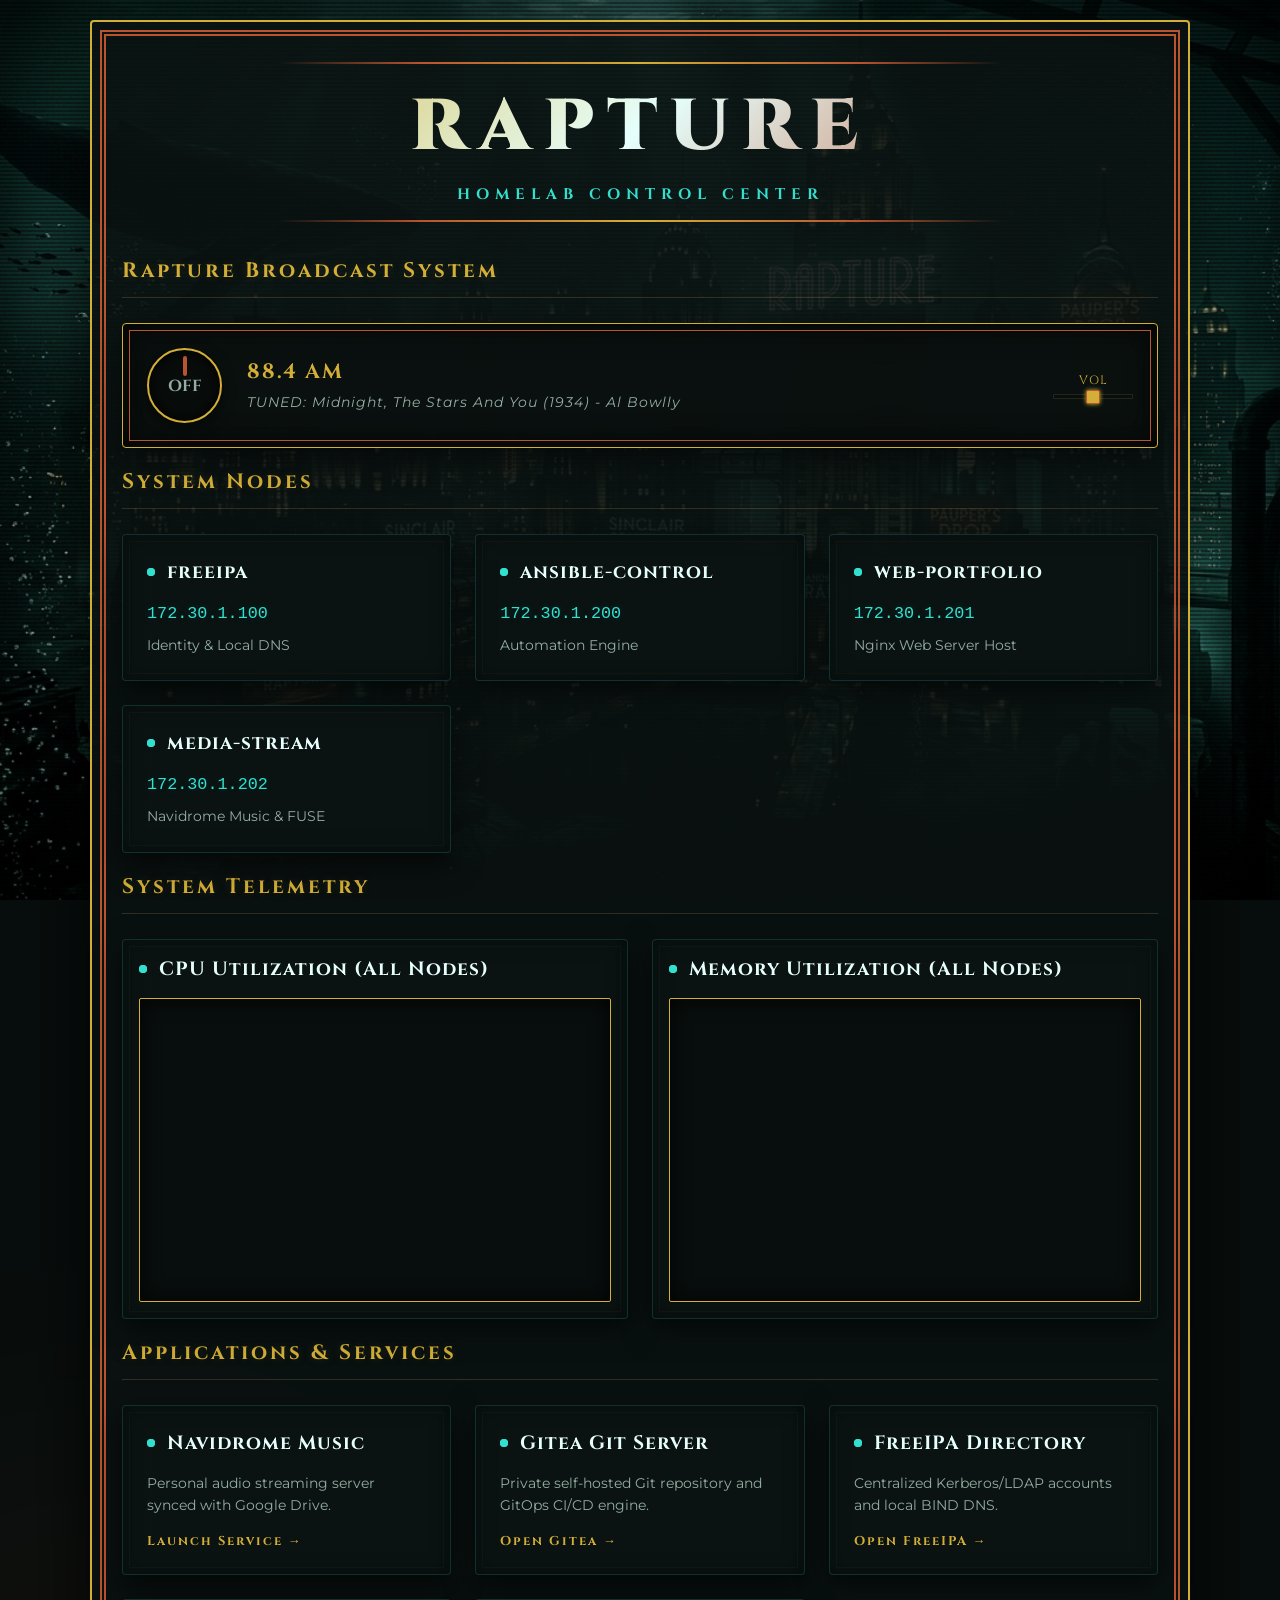
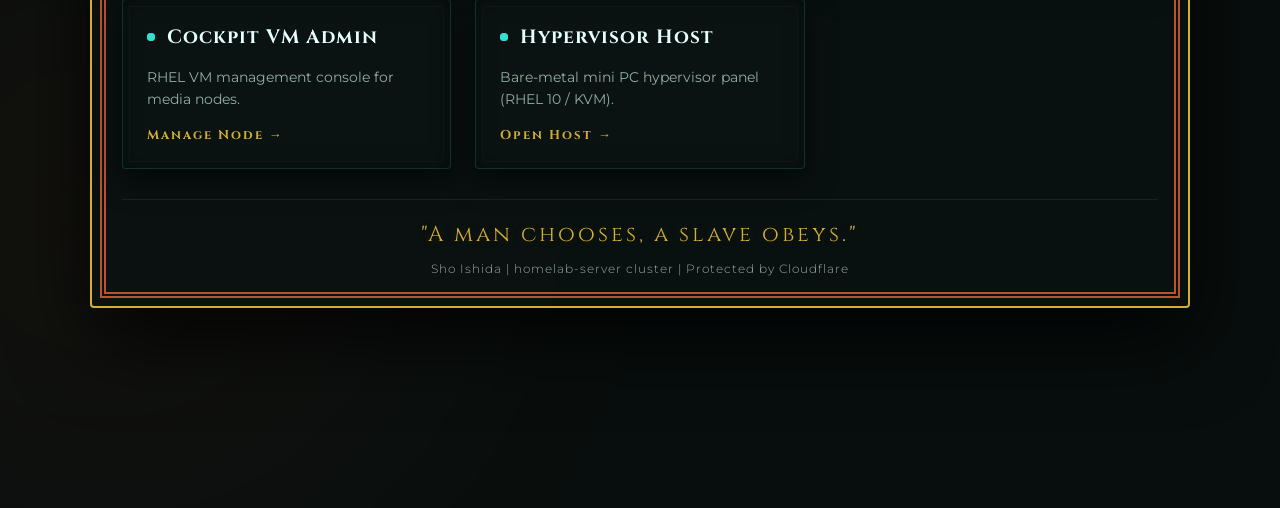
==== website/index.html @ 76edd100 "Embed live CPU and RAM monitor into dashboard website" ====
<!DOCTYPE html>
<html lang="en">

<head>
  <meta charset="UTF-8">
  <meta name="viewport" content="width=device-width, initial-scale=1.0">
  <title>Rapture Homelab Portal</title>
  <link rel="stylesheet" href="style.css">
  <!-- Importing Art Deco fonts (Cinzel and Montserrat) -->
  <link
    href="https://fonts.googleapis.com/css2?family=Cinzel:wght@400;700;900&family=Montserrat:wght@300;400;600&display=swap"
    rel="stylesheet">
</head>

<body>

  <!-- Ambient underwater bioluminescent glow blobs -->
  <div class="glow-blob blob-cyan"></div>
  <div class="glow-blob blob-gold"></div>

  <!-- Floating bubble animations for underwater Rapture vibe -->
  <div class="bubbles">
    <div class="bubble"></div>
    <div class="bubble"></div>
    <div class="bubble"></div>
    <div class="bubble"></div>
    <div class="bubble"></div>
  </div>

  <div class="container art-deco-frame">
    <header class="main-header">
      <div class="deco-divider-top"></div>
      <h1>Rapture</h1>
      <p class="subtitle">Homelab Control Center</p>
      <div class="deco-divider-bottom"></div>
    </header>

    <main class="dashboard-grid">

      <!-- Rapture Radio Player Widget -->
      <section class="card-section radio-section">
        <h2>Rapture Broadcast System</h2>
        <div class="card radio-card">
          <div class="radio-controls">
            <!-- Vintage Toggle Switch -->
            <button id="radio-toggle" class="radio-switch">OFF</button>
            <div class="radio-info">
              <span class="frequency">88.4 AM</span>
              <p class="now-playing">TUNED: Rapture Jazz Network</p>
            </div>
            <!-- Volume Dial/Slider -->
            <div class="volume-container">
              <label for="volume">VOL</label>
              <input type="range" id="volume" min="0" max="1" step="0.1" value="0.5">
            </div>
          </div>
          <!-- Hidden Audio Element (Hotlinking a public domain 1930s Jazz Track) -->
          <audio id="radio-audio" crossorigin="anonymous" loop>
            <source src="https://upload.wikimedia.org/wikipedia/commons/d/d1/Buddy_Bolden_Band_-_The_Humbug.ogg"
              type="audio/ogg">
            <source src="https://archive.org/download/classic_jazz_recordings/AlBowlly-MidnightTheStarsAndYou1934.mp3"
              type="audio/mp3">
          </audio>
        </div>
      </section>

      <!-- Card Section 1: Homelab Nodes -->
      <section class="card-section">
        <h2>System Nodes</h2>
        <div class="grid">

          <div class="card">
            <div class="card-header">
              <span id="status-ipa" class="status-indicator online"></span>
              <h3>freeipa</h3>
            </div>
            <p class="ip">172.30.1.100</p>
            <p class="role">Identity & Local DNS</p>
          </div>

          <div class="card">
            <div class="card-header">
              <span id="status-control" class="status-indicator online"></span>
              <h3>ansible-control</h3>
            </div>
            <p class="ip">172.30.1.200</p>
            <p class="role">Automation Engine</p>
          </div>

          <div class="card">
            <div class="card-header">
              <span id="status-web" class="status-indicator online"></span>
              <h3>web-portfolio</h3>
            </div>
            <p class="ip">172.30.1.201</p>
            <p class="role">Nginx Web Server Host</p>
          </div>

          <div class="card">
            <div class="card-header">
              <span id="status-media" class="status-indicator online"></span>
              <h3>media-stream</h3>
            </div>
            <p class="ip">172.30.1.202</p>
            <p class="role">Navidrome Music & FUSE</p>
          </div>

        </div>
      </section>

      <!-- Card Section: System Telemetry -->
      <section class="card-section">
        <h2>System Telemetry</h2>
        <div class="telemetry-grid">

          <div class="card telemetry-card">
            <div class="card-header">
              <span class="status-indicator online"></span>
              <h3>CPU Utilization (All Nodes)</h3>
            </div>
            <!-- Note: Replace '1860' with your actual dashboard UID if different! -->
            <iframe
              src="http://172.30.1.200:3001/d-solo/rYdddlPWk/node-exporter-full?orgId=1&from=1783404586946&to=1783490986946&timezone=browser&var-ds_prometheus=cfrgo5x9dgrgge&var-job=homelab-nodes&var-nodename=web-portfolio.lab.local&var-node=172.30.1.201:9100&refresh=1m&theme=dark&panelId=panel-20"
              class="telemetry-iframe" frameborder="0"></iframe>
          </div>

          <div class="card telemetry-card">
            <div class="card-header">
              <span class="status-indicator online"></span>
              <h3>Memory Utilization (All Nodes)</h3>
            </div>
            <!-- Note: Replace '1860' with your actual dashboard UID if different! -->
            <iframe
              src="http://172.30.1.200:3001/d-solo/rYdddlPWk/node-exporter-full?orgId=1&from=1783404523350&to=1783490923350&timezone=browser&var-ds_prometheus=cfrgo5x9dgrgge&var-job=homelab-nodes&var-nodename=web-portfolio.lab.local&var-node=172.30.1.201:9100&refresh=1m&theme=dark&panelId=panel-16"
              class="telemetry-iframe" frameborder="0"></iframe>
          </div>

        </div>
      </section>

      <!-- Card Section 2: Services & Applications -->
      <section class="card-section">
        <h2>Applications & Services</h2>
        <div class="grid">

          <!-- Navidrome Link -->
          <a href="https://music.shooey.xyz" target="_blank" class="card link-card">
            <div class="card-header">
              <span class="status-indicator online"></span>
              <h3>Navidrome Music</h3>
            </div>
            <p class="desc">Personal audio streaming server synced with Google Drive.</p>
            <span class="action-btn">Launch Service →</span>
          </a>

          <!-- Gitea Link -->
          <a href="http://172.30.1.200:3000" target="_blank" class="card link-card">
            <div class="card-header">
              <span class="status-indicator online"></span>
              <h3>Gitea Git Server</h3>
            </div>
            <p class="desc">Private self-hosted Git repository and GitOps CI/CD engine.</p>
            <span class="action-btn">Open Gitea →</span>
          </a>

          <!-- FreeIPA Link -->
          <a href="https://ipa.shooey.local/ipa/ui" target="_blank" class="card link-card">
            <div class="card-header">
              <span class="status-indicator online"></span>
              <h3>FreeIPA Directory</h3>
            </div>
            <p class="desc">Centralized Kerberos/LDAP accounts and local BIND DNS.</p>
            <span class="action-btn">Open FreeIPA →</span>
          </a>

          <!-- VM Cockpit Link -->
          <a href="https://172.30.1.202:9090" target="_blank" class="card link-card">
            <div class="card-header">
              <span class="status-indicator online"></span>
              <h3>Cockpit VM Admin</h3>
            </div>
            <p class="desc">RHEL VM management console for media nodes.</p>
            <span class="action-btn">Manage Node →</span>
          </a>

          <!-- Hypervisor Link -->
          <a href="https://172.30.1.10:9090" target="_blank" class="card link-card">
            <div class="card-header">
              <span class="status-indicator online"></span>
              <h3>Hypervisor Host</h3>
            </div>
            <p class="desc">Bare-metal mini PC hypervisor panel (RHEL 10 / KVM).</p>
            <span class="action-btn">Open Host →</span>
          </a>

        </div>
      </section>

    </main>

    <footer class="main-footer">
      <p class="ryan-quote">"A man chooses, a slave obeys."</p>
      <p class="footer-sub">Sho Ishida | homelab-server cluster | Protected by Cloudflare</p>
    </footer>
  </div>

  <script src="script.js"></script>
</body>

</html>
---- website/style.css ----
/* Rapture Dark - Decayed BioShock / Post-Civil War Edition */
:root {
  /* Grungy, Murkier Base Colors */
  --bg-dark: rgb(8, 14, 13);          /* Pitch black ocean depth */
  --card-bg: rgba(11, 20, 19, 0.92);   /* Darkened, higher opacity glass panels */
  --card-hover: rgba(16, 28, 27, 0.98);
  --border-color: rgba(51, 224, 208, 0.15);
  
  /* Corroded, Weathered Accents */
  --cyan-glow: rgb(51, 224, 208);       /* Restored bright cyan glow */
  --gold-accent: rgb(212, 175, 55);     /* Restored bright Art Deco gold */
  --rust-accent: rgb(186, 84, 48);      /* Richer copper/rust accent */
  --text-main: rgb(230, 255, 252);      /* Main text: Crisp pale glowing cyan-white */
  --text-muted: rgb(148, 173, 162);     /* Lightened algae green-gray for clear contrast */
  
  --green-glow: rgb(52, 133, 96);
  --red-glow: rgb(184, 74, 74);
}

/* Core Settings */
* {
  box-sizing: border-box;
  margin: 0;
  padding: 0;
}

body {
  background-color: var(--bg-dark);
  background-image: url('bg.jpg');
  background-size: cover;
  background-position: center;
  background-attachment: fixed;
  color: var(--text-main);
  font-family: 'Montserrat', sans-serif;
  min-height: 100vh;
  overflow-x: hidden;
  position: relative;
  /* Custom gold Art Deco pointer cursor */
  cursor: url("data:image/svg+xml;utf8,<svg xmlns='http://www.w3.org/2000/svg' width='24' height='24' viewBox='0 0 24 24'><polygon points='0,0 16,6 9,9 6,16' fill='%23997a3d' stroke='%23080e0d' stroke-width='1.5'/></svg>"), auto;
}

/* Custom glowing cyan pointer cursor on hover elements */
a, button, input[type="range"], .link-card {
  cursor: url("data:image/svg+xml;utf8,<svg xmlns='http://www.w3.org/2000/svg' width='24' height='24' viewBox='0 0 24 24'><polygon points='0,0 16,6 9,9 6,16' fill='%2333e0d0' stroke='%23080e0d' stroke-width='1.5'/></svg>"), pointer !important;
}

/* CRT Scanline Overlay Effect layered on top of background image */
body::before {
  content: '';
  position: fixed;
  top: 0;
  left: 0;
  width: 100%;
  height: 100%;
  background: 
    linear-gradient(rgba(18, 16, 16, 0) 50%, rgba(0, 0, 0, 0.35) 50%),
    linear-gradient(90deg, rgba(255, 0, 0, 0.03), rgba(0, 255, 0, 0.01), rgba(0, 0, 255, 0.03));
  background-size: 100% 4px, 6px 100%;
  pointer-events: none;
  z-index: 8; /* Moved behind the dashboard container */
}

/* Heavy vignette shadow for deep-sea bathysphere feeling */
body::after {
  content: '';
  position: fixed;
  top: 0;
  left: 0;
  width: 100%;
  height: 100%;
  box-shadow: inset 0 0 140px rgba(0, 0, 0, 0.95);
  pointer-events: none;
  z-index: 9; /* Moved behind the dashboard container */
}

/* Ambient Bioluminescent Background Blobs (Dimmed) */
.glow-blob {
  position: absolute;
  width: 600px;
  height: 600px;
  border-radius: 50%;
  filter: blur(160px);
  opacity: 0.08;
  z-index: 0;
  pointer-events: none;
}

.blob-cyan {
  background-color: var(--cyan-glow);
  top: -100px;
  right: -100px;
}

.blob-gold {
  background-color: var(--rust-accent);
  bottom: -200px;
  left: -200px;
}

/* Slower Murky Floating Bubbles */
.bubbles {
  position: fixed;
  top: 0;
  left: 0;
  width: 100%;
  height: 100%;
  z-index: 0;
  pointer-events: none;
  overflow: hidden;
}

.bubble {
  position: absolute;
  bottom: -30px;
  background-color: rgba(40, 180, 168, 0.06);
  border: 1px solid rgba(40, 180, 168, 0.15);
  border-radius: 50%;
  animation: floatUp 25s infinite linear;
}

.bubble:nth-child(1) { left: 10%; width: 22px; height: 22px; animation-duration: 22s; animation-delay: 2s; }
.bubble:nth-child(2) { left: 25%; width: 10px; height: 10px; animation-duration: 35s; animation-delay: 5s; }
.bubble:nth-child(3) { left: 50%; width: 35px; height: 35px; animation-duration: 28s; animation-delay: 0s; }
.bubble:nth-child(4) { left: 70%; width: 14px; height: 14px; animation-duration: 40s; animation-delay: 8s; }
.bubble:nth-child(5) { left: 85%; width: 26px; height: 26px; animation-duration: 30s; animation-delay: 4s; }

@keyframes floatUp {
  0% { transform: translateY(0) translateX(0) scale(0.8); opacity: 0; }
  10% { opacity: 0.5; }
  90% { opacity: 0.5; }
  100% { transform: translateY(-110vh) translateX(80px) scale(1.2); opacity: 0; }
}

/* Container & Tarnished Art Deco Outer Border Frame */
.container {
  max-width: 1100px;
  margin: 20px auto; /* Reduced from 50px auto */
  padding: 30px;     /* Reduced from 40px */
  position: relative;
  z-index: 10; /* Brought to the absolute front so text is clean and un-distorted */
  background: rgba(10, 18, 17, 0.9);
  border-radius: 4px; /* Hard square edges */
  box-shadow: 0 30px 80px rgba(0, 0, 0, 0.8);
}

.art-deco-frame {
  border: 2px solid var(--gold-accent);
  outline: 6px double var(--rust-accent); /* Double rust frame outline */
  outline-offset: -16px;
}

/* Header with Flickering Power Effect */
.main-header {
  text-align: center;
  margin-bottom: 25px; /* Reduced from 50px */
  padding: 10px 0;
}

.deco-divider-top, .deco-divider-bottom {
  height: 2px;
  background: linear-gradient(90deg, transparent, var(--rust-accent) 20%, var(--gold-accent) 50%, var(--rust-accent) 80%, transparent);
  width: 70%;
  margin: 0 auto;
}

.deco-divider-top { margin-bottom: 15px; }
.deco-divider-bottom { margin-top: 15px; }

.main-header h1 {
  font-family: 'Cinzel', serif;
  font-size: 4.5rem;
  font-weight: 900;
  letter-spacing: 12px;
  text-transform: uppercase;
  color: var(--text-main);
  background: linear-gradient(135deg, var(--gold-accent), var(--text-main), var(--rust-accent));
  -webkit-background-clip: text;
  -webkit-text-fill-color: transparent;
  animation: lightFlicker 6s infinite;
}

.main-header .subtitle {
  color: var(--cyan-glow);
  font-family: 'Cinzel', serif;
  font-size: 0.95rem;
  font-weight: 700;
  text-transform: uppercase;
  letter-spacing: 6px;
  margin-top: 8px;
  animation: glowPulse 4s infinite alternate;
}

/* Dashboard Sections */
.card-section {
  margin-bottom: 20px; /* Reduced from 40px */
}

.card-section h2 {
  font-family: 'Cinzel', serif;
  font-size: 1.3rem;
  font-weight: 700;
  margin-bottom: 25px;
  color: var(--gold-accent);
  border-bottom: 1px solid rgba(197, 160, 89, 0.2);
  padding-bottom: 12px;
  letter-spacing: 3px;
  text-shadow: 0 0 10px rgba(153, 122, 61, 0.2);
}

/* Grid Layout */
.grid {
  display: grid;
  grid-template-columns: repeat(auto-fit, minmax(300px, 1fr));
  gap: 24px;
}

/* Decayed Glassmorphic Cards */
.card {
  background: var(--card-bg);
  border: 1px solid var(--border-color);
  border-radius: 4px; /* Harder corners for Art Deco geometric style */
  padding: 24px;
  backdrop-filter: blur(24px); /* Increased blur to strongly diffuse the detailed background */
  -webkit-backdrop-filter: blur(24px);
  transition: all 0.4s cubic-bezier(0.16, 1, 0.3, 1);
  display: flex;
  flex-direction: column;
  position: relative;
  box-shadow: 0 10px 30px rgba(0, 0, 0, 0.6), inset 0 0 20px rgba(0, 0, 0, 0.4);
}

.card::before {
  content: '';
  position: absolute;
  top: 6px;
  left: 6px;
  right: 6px;
  bottom: 6px;
  border: 1px solid rgba(153, 122, 61, 0.05);
  pointer-events: none;
}

.card-header {
  display: flex;
  align-items: center;
  gap: 12px;
  margin-bottom: 16px;
}

.card h3 {
  font-family: 'Cinzel', serif;
  font-size: 1.2rem;
  font-weight: 700;
  letter-spacing: 1px;
}

.card p {
  font-size: 0.88rem;
  color: var(--text-muted);
  line-height: 1.6;
}

.card .ip {
  font-family: monospace;
  font-size: 1.05rem;
  color: var(--cyan-glow);
  margin-bottom: 6px;
  text-shadow: 0 0 8px rgba(40, 180, 168, 0.2);
}

/* Interactive link cards */
.link-card {
  text-decoration: none;
  color: inherit;
  cursor: pointer;
}

.link-card:hover {
  background: var(--card-hover);
  border-color: var(--border-hover);
  transform: scale(1.01);
  box-shadow: 0 10px 40px rgba(0, 0, 0, 0.6), 0 0 15px rgba(153, 122, 61, 0.1);
}

.action-btn {
  margin-top: auto;
  padding-top: 16px;
  font-family: 'Cinzel', serif;
  font-size: 0.8rem;
  font-weight: 700;
  color: var(--gold-accent);
  letter-spacing: 2px;
  transition: all 0.3s ease;
}

.link-card:hover .action-btn {
  transform: translateX(6px);
  color: var(--cyan-glow);
  text-shadow: 0 0 8px rgba(40, 180, 168, 0.4);
}

/* Pulsing Status Indicators (Flickering) */
.status-indicator {
  width: 8px;
  height: 8px;
  border-radius: 50%;
  display: inline-block;
  position: relative;
}

.status-indicator::after {
  content: '';
  position: absolute;
  top: 0;
  left: 0;
  width: 100%;
  height: 100%;
  border-radius: 50%;
  animation: pulse 3s infinite;
}

.online {
  background-color: var(--cyan-glow);
  animation: neonFlicker 8s infinite alternate;
}

.online::after {
  background-color: var(--cyan-glow);
}

@keyframes pulse {
  0% { transform: scale(1); opacity: 0.6; }
  100% { transform: scale(3.5); opacity: 0; }
}

/* Rapture Radio Player (Decayed Panel look) */
.radio-card {
  border: 1px double var(--gold-accent) !important;
  outline: 1px solid var(--rust-accent);
  outline-offset: -8px;
  background: rgba(10, 16, 15, 0.95) !important;
  box-shadow: inset 0 0 30px rgba(0,0,0,0.8), 0 10px 30px rgba(0,0,0,0.5) !important;
}

.radio-controls {
  display: flex;
  align-items: center;
  justify-content: space-between;
  gap: 25px;
}

/* Rusted Brass Toggle Knob */
.radio-switch {
  font-family: 'Cinzel', serif;
  font-weight: 700;
  font-size: 1rem;
  background: rgb(8, 12, 11);
  color: var(--text-muted);
  border: 2px solid var(--gold-accent);
  width: 75px;
  height: 75px;
  border-radius: 50%;
  cursor: pointer;
  box-shadow: inset 0 0 15px rgba(0,0,0,0.9), 0 5px 15px rgba(0,0,0,0.4);
  transition: all 0.4s ease;
  display: flex;
  align-items: center;
  justify-content: center;
  position: relative;
}

.radio-switch::before {
  content: '';
  position: absolute;
  width: 4px;
  height: 20px;
  background: var(--rust-accent);
  top: 6px;
  left: 50%;
  transform: translateX(-50%);
  border-radius: 2px;
  transition: transform 0.4s ease;
}

.radio-switch.active {
  color: var(--gold-accent);
  border-color: var(--rust-accent);
  box-shadow: 0 0 20px rgba(168, 70, 39, 0.3), inset 0 0 5px rgba(168, 70, 39, 0.2);
  text-shadow: 0 0 8px var(--gold-accent);
}

.radio-switch.active::before {
  transform: translateX(-50%) rotate(90deg); /* Turn dial 90 degrees when ON */
}

.radio-info {
  flex-grow: 1;
}

.radio-info .frequency {
  font-family: 'Cinzel', serif;
  font-size: 1.3rem;
  font-weight: 700;
  color: var(--gold-accent);
  letter-spacing: 2px;
  animation: neonFlicker 5s infinite;
}

.radio-info .now-playing {
  font-size: 0.85rem;
  color: var(--text-muted);
  font-style: italic;
  margin-top: 6px;
  letter-spacing: 1px;
}

/* Volume Dial/Slider */
.volume-container {
  display: flex;
  flex-direction: column;
  align-items: center;
  gap: 6px;
}

.volume-container label {
  font-family: 'Cinzel', serif;
  font-size: 0.75rem;
  color: var(--gold-accent);
  letter-spacing: 1px;
}

#volume {
  -webkit-appearance: none;
  width: 80px;
  background: var(--bg-dark);
  height: 5px;
  border-radius: 1px;
  outline: none;
  border: 1px solid rgba(197, 160, 89, 0.15);
}

#volume::-webkit-slider-thumb {
  -webkit-appearance: none;
  width: 14px;
  height: 14px;
  border-radius: 2px; /* Square slider thumb for vintage hardware */
  background: var(--gold-accent);
  border: 1px solid var(--rust-accent);
  cursor: pointer;
  box-shadow: 0 0 4px var(--gold-accent);
}

/* Footer & Andrew Ryan Quote */
.main-footer {
  text-align: center;
  margin-top: 30px; /* Reduced from 60px */
  padding-top: 20px; /* Reduced from 30px */
  border-top: 1px solid rgba(153, 122, 61, 0.15);
}

.ryan-quote {
  font-family: 'Cinzel', serif;
  font-size: 1.35rem;
  font-weight: 400;
  letter-spacing: 3px;
  color: var(--gold-accent);
  margin-bottom: 12px;
  text-shadow: 0 0 12px rgba(153, 122, 61, 0.2);
  animation: quoteGlow 7s infinite alternate;
}

.footer-sub {
  color: var(--text-muted);
  font-size: 0.78rem;
  font-weight: 300;
  letter-spacing: 1px;
}

/* Animations for Decaying Power Grid */
@keyframes lightFlicker {
  0%, 19.999%, 22%, 62.999%, 64%, 64.999%, 70%, 100% {
    opacity: 0.98;
    filter: drop-shadow(0 0 20px rgba(197, 160, 89, 0.15));
  }
  20%, 21.999%, 63%, 63.999%, 65%, 69.999% {
    opacity: 0.45;
    filter: none;
  }
}

@keyframes neonFlicker {
  0%, 19.999%, 21%, 23%, 25%, 54.999%, 56%, 100% {
    opacity: 0.9;
    text-shadow: 0 0 8px var(--cyan-glow);
  }
  20%, 22.999%, 24%, 55%, 55.999% {
    opacity: 0.3;
    text-shadow: none;
  }
}

@keyframes glowPulse {
  0% { text-shadow: 0 0 5px var(--cyan-glow); }
  100% { text-shadow: 0 0 15px var(--cyan-glow); }
}

@keyframes quoteGlow {
  0% { text-shadow: 0 0 5px rgba(153, 122, 61, 0.1); }
  100% { text-shadow: 0 0 15px rgba(153, 122, 61, 0.3); }
}

/* Offline status indicator (red) */
.offline {
  background-color: var(--red-glow) !important;
}

.offline::after {
  background-color: var(--red-glow) !important;
}

/* Telemetry Grid & Grafana Embed Iframe Styling */
.telemetry-grid {
  display: grid;
  grid-template-columns: repeat(auto-fit, minmax(450px, 1fr));
  gap: 24px;
}

.telemetry-card {
  height: 380px; /* Generous height to fit Grafana timelines */
  padding: 16px;
}

.telemetry-iframe {
  width: 100%;
  height: 100%;
  border: 1px solid var(--gold-accent);
  background: var(--bg-dark);
  border-radius: 2px;
  box-shadow: inset 0 0 20px rgba(0, 0, 0, 0.9);
}
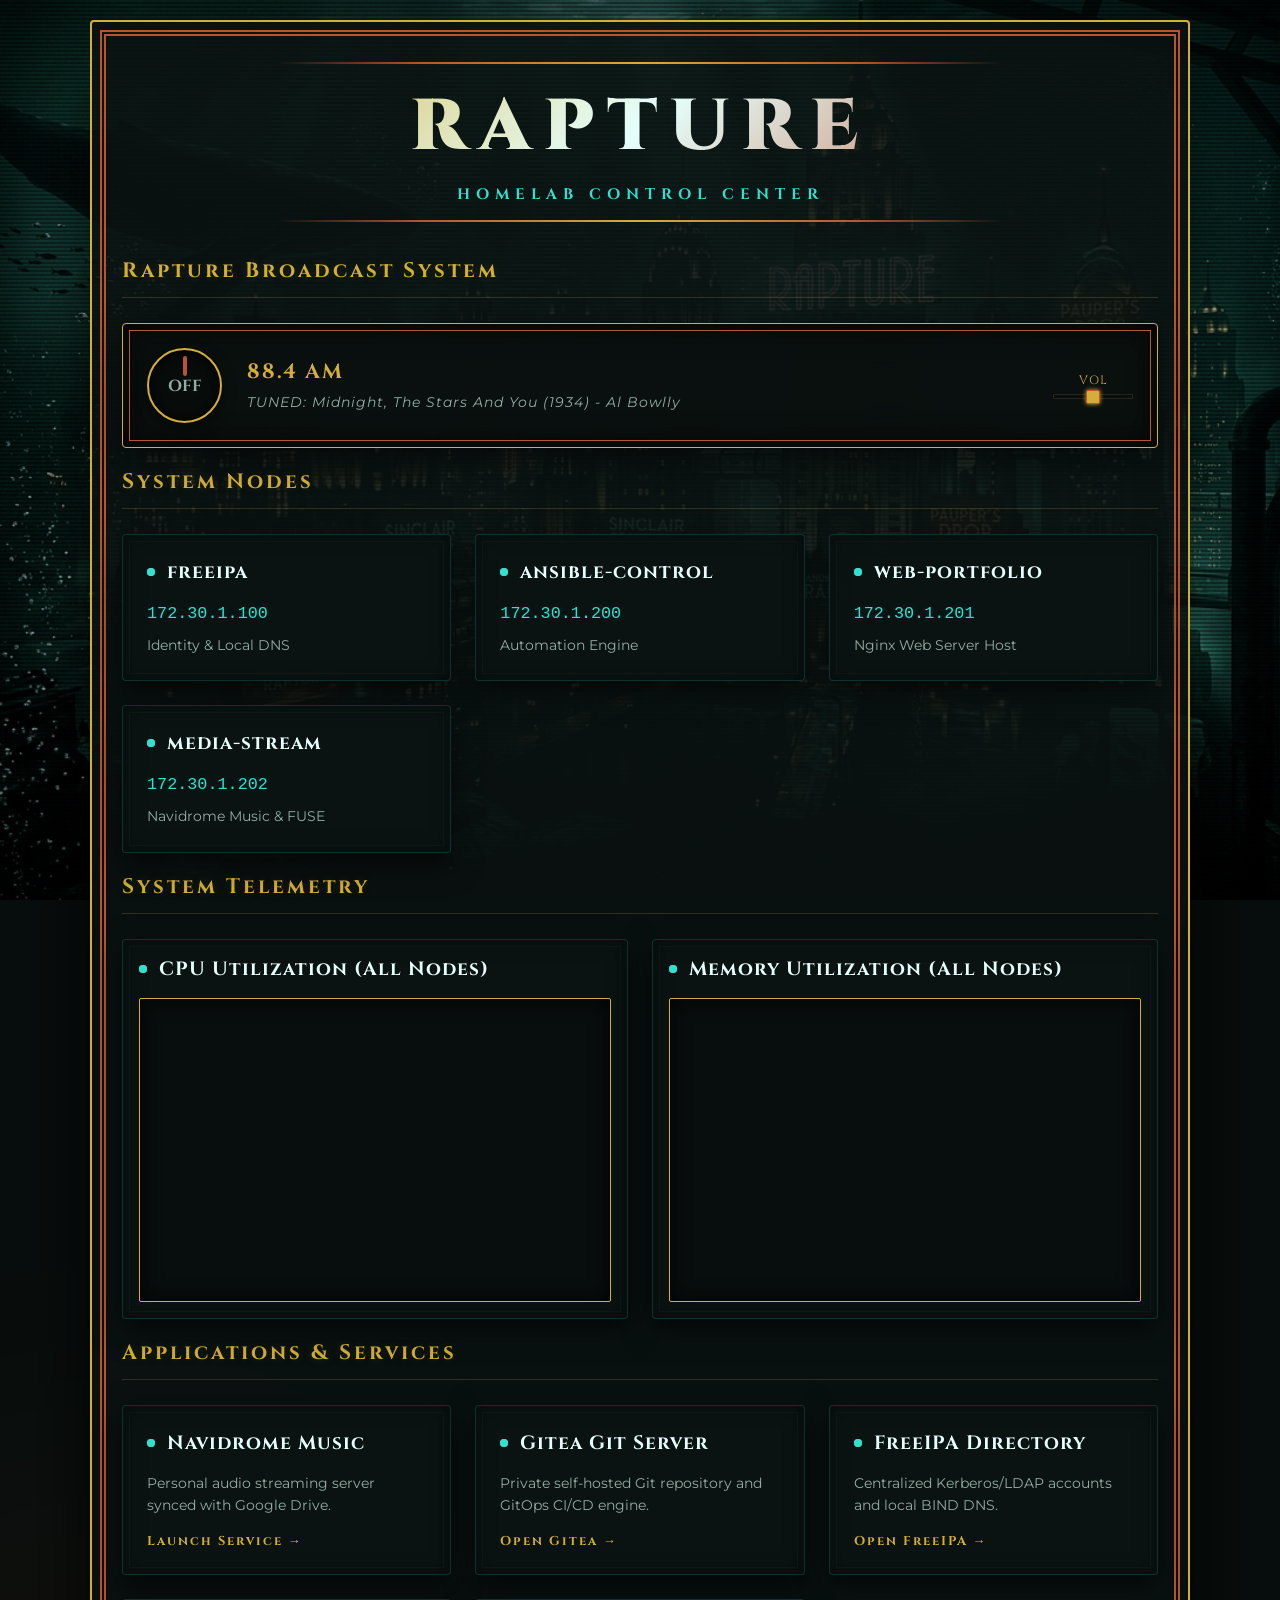
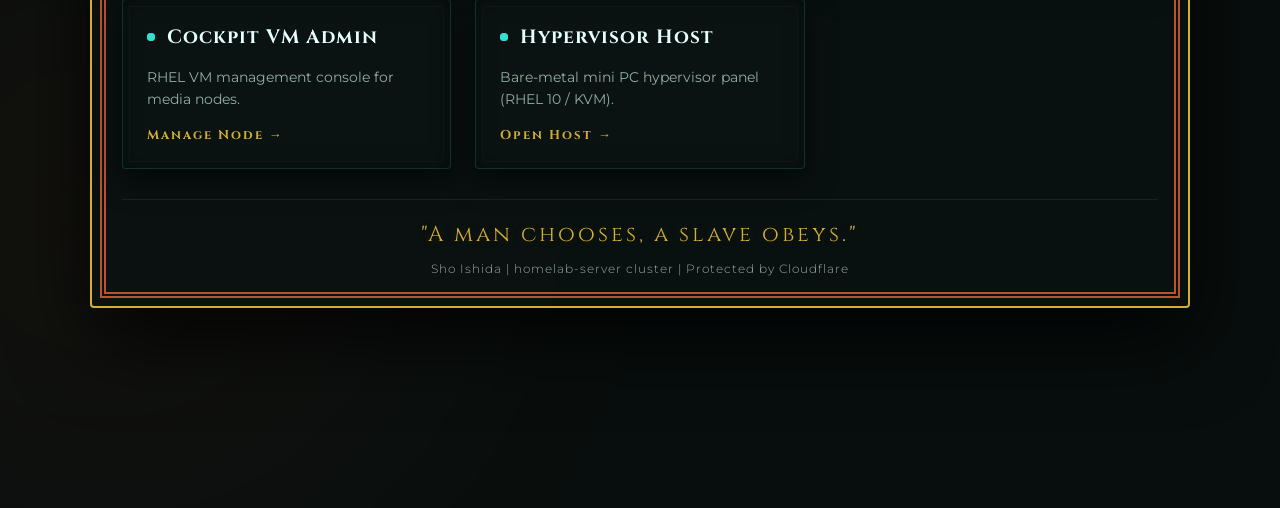
==== commit 846f3d2b: "Link Gitea dashboard card to public HTTPS repository URL" ====
--- a/website/index.html
+++ b/website/index.html
@@ -118,9 +118,9 @@
               <span class="status-indicator online"></span>
               <h3>CPU Utilization (All Nodes)</h3>
             </div>
-            <!-- Note: Replace '1860' with your actual dashboard UID if different! -->
+            <!-- Note: Using secure https://grafana.shooey.xyz subdomain -->
             <iframe
-              src="http://172.30.1.200:3001/d-solo/rYdddlPWk/node-exporter-full?orgId=1&from=1783404586946&to=1783490986946&timezone=browser&var-ds_prometheus=cfrgo5x9dgrgge&var-job=homelab-nodes&var-nodename=web-portfolio.lab.local&var-node=172.30.1.201:9100&refresh=1m&theme=dark&panelId=panel-20"
+              src="https://grafana.shooey.xyz/d-solo/rYdddlPWk/node-exporter-full?orgId=1&from=1783411995233&to=1783498395233&timezone=browser&var-ds_prometheus=cfrgo5x9dgrgge&var-job=homelab-nodes&var-nodename=media-stream.lab.local&var-node=172.30.1.202:9100&refresh=1m&theme=dark&panelId=panel-77"
               class="telemetry-iframe" frameborder="0"></iframe>
           </div>
 
@@ -129,9 +129,9 @@
               <span class="status-indicator online"></span>
               <h3>Memory Utilization (All Nodes)</h3>
             </div>
-            <!-- Note: Replace '1860' with your actual dashboard UID if different! -->
+            <!-- Note: Using secure https://grafana.shooey.xyz subdomain -->
             <iframe
-              src="http://172.30.1.200:3001/d-solo/rYdddlPWk/node-exporter-full?orgId=1&from=1783404523350&to=1783490923350&timezone=browser&var-ds_prometheus=cfrgo5x9dgrgge&var-job=homelab-nodes&var-nodename=web-portfolio.lab.local&var-node=172.30.1.201:9100&refresh=1m&theme=dark&panelId=panel-16"
+              src="https://grafana.shooey.xyz/d-solo/rYdddlPWk/node-exporter-full?orgId=1&from=now-5m&to=now&var-job=homelab-nodes&theme=dark&panelId=24"
               class="telemetry-iframe" frameborder="0"></iframe>
           </div>
 
@@ -154,7 +154,7 @@
           </a>
 
           <!-- Gitea Link -->
-          <a href="http://172.30.1.200:3000" target="_blank" class="card link-card">
+          <a href="https://gitea.shooey.xyz/sho/homelab" target="_blank" class="card link-card">
             <div class="card-header">
               <span class="status-indicator online"></span>
               <h3>Gitea Git Server</h3>
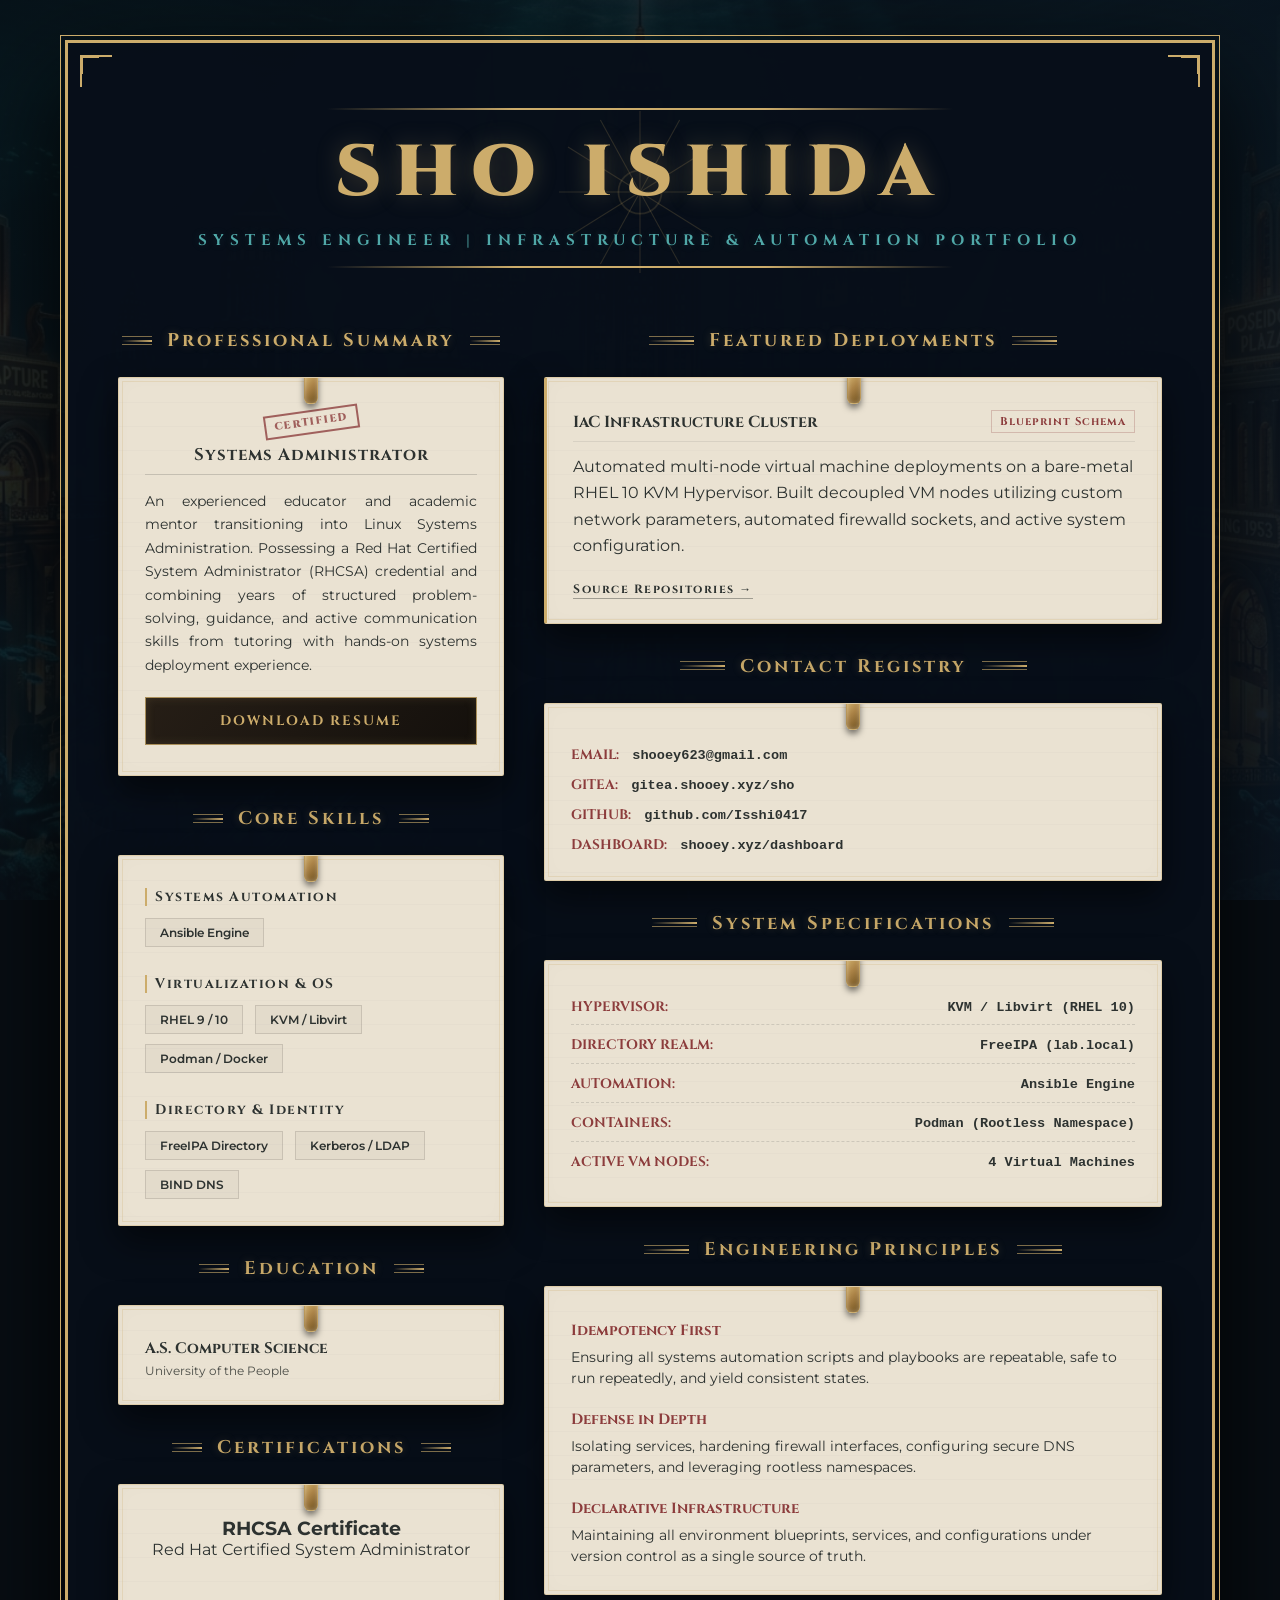
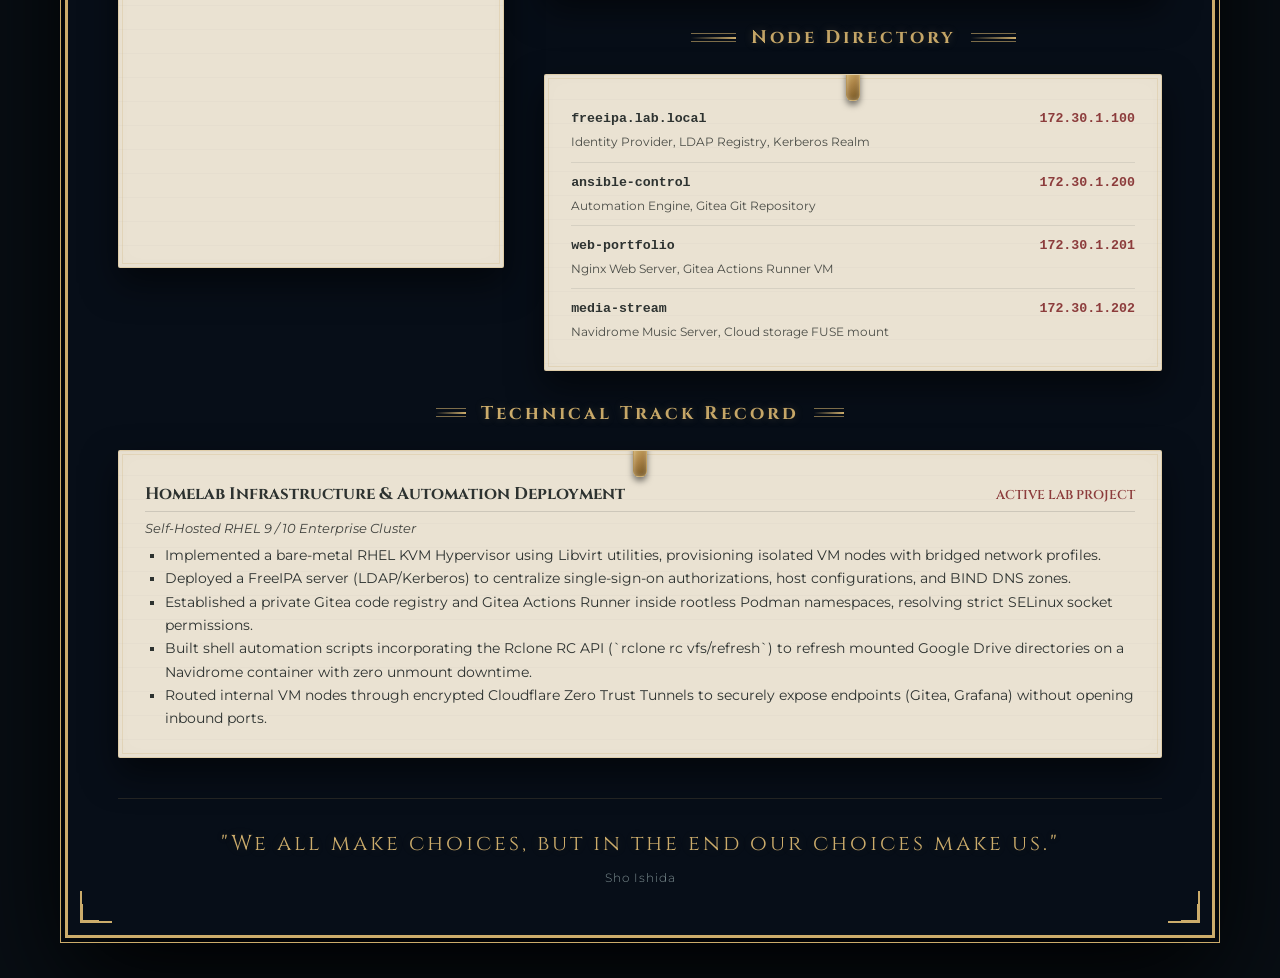
==== commit c32d648f: "Deploy a portfolio website and set up circular links with dashboard at /dashboard" ====
--- a/website/index.html
+++ b/website/index.html
@@ -1,24 +1,17 @@
 <!DOCTYPE html>
 <html lang="en">
-
 <head>
   <meta charset="UTF-8">
   <meta name="viewport" content="width=device-width, initial-scale=1.0">
-  <title>Rapture Homelab Portal</title>
+  <meta name="description" content="Sho Ishida - Systems Engineer & Infrastructure Automation Portfolio">
+  <title>Sho Ishida | Systems Architect Dossier</title>
+  <!-- Google Fonts: Cinzel for Art Deco headings, Montserrat for clean sans-serif body -->
+  <link href="https://fonts.googleapis.com/css2?family=Cinzel:wght@400;700;900&family=Montserrat:ital,wght@0,300;0,400;0,600;0,700;1,300&display=swap" rel="stylesheet">
   <link rel="stylesheet" href="style.css">
-  <!-- Importing Art Deco fonts (Cinzel and Montserrat) -->
-  <link
-    href="https://fonts.googleapis.com/css2?family=Cinzel:wght@400;700;900&family=Montserrat:wght@300;400;600&display=swap"
-    rel="stylesheet">
 </head>
-
 <body>
 
-  <!-- Ambient underwater bioluminescent glow blobs -->
-  <div class="glow-blob blob-cyan"></div>
-  <div class="glow-blob blob-gold"></div>
-
-  <!-- Floating bubble animations for underwater Rapture vibe -->
+  <!-- Thriving Underwater Metropolis Bubbles (Subtle background ambient only) -->
   <div class="bubbles">
     <div class="bubble"></div>
     <div class="bubble"></div>
@@ -27,184 +20,284 @@
     <div class="bubble"></div>
   </div>
 
-  <div class="container art-deco-frame">
+  <!-- Main Art Deco Luxury Console (Velvet & Brass Desk) -->
+  <div class="container art-deco-frame-pristine">
+    
+    <!-- Art Deco Corner Accents -->
+    <div class="corner-accent top-left"></div>
+    <div class="corner-accent top-right"></div>
+    <div class="corner-accent bottom-left"></div>
+    <div class="corner-accent bottom-right"></div>
+
+    <!-- Main Header (Gleaming Gold Leaf) -->
     <header class="main-header">
       <div class="deco-divider-top"></div>
-      <h1>Rapture</h1>
-      <p class="subtitle">Homelab Control Center</p>
+      <div class="sunburst-logo"></div>
+      <h1 id="portfolio-title">Sho Ishida</h1>
+      <p class="subtitle">Systems Engineer | Infrastructure & Automation Portfolio</p>
       <div class="deco-divider-bottom"></div>
     </header>
 
-    <main class="dashboard-grid">
-
-      <!-- Rapture Radio Player Widget -->
-      <section class="card-section radio-section">
-        <h2>Rapture Broadcast System</h2>
-        <div class="card radio-card">
-          <div class="radio-controls">
-            <!-- Vintage Toggle Switch -->
-            <button id="radio-toggle" class="radio-switch">OFF</button>
-            <div class="radio-info">
-              <span class="frequency">88.4 AM</span>
-              <p class="now-playing">TUNED: Rapture Jazz Network</p>
-            </div>
-            <!-- Volume Dial/Slider -->
-            <div class="volume-container">
-              <label for="volume">VOL</label>
-              <input type="range" id="volume" min="0" max="1" step="0.1" value="0.5">
-            </div>
-          </div>
-          <!-- Hidden Audio Element (Hotlinking a public domain 1930s Jazz Track) -->
-          <audio id="radio-audio" crossorigin="anonymous" loop>
-            <source src="https://upload.wikimedia.org/wikipedia/commons/d/d1/Buddy_Bolden_Band_-_The_Humbug.ogg"
-              type="audio/ogg">
-            <source src="https://archive.org/download/classic_jazz_recordings/AlBowlly-MidnightTheStarsAndYou1934.mp3"
-              type="audio/mp3">
-          </audio>
+    <!-- Two-Column Portfolio Grid -->
+    <div class="portfolio-grid">
+      
+      <!-- LEFT COLUMN: Profile, Skills, and Education -->
+      <aside class="sidebar-column">
+        
+        <!-- About Me / Dossier Summary -->
+        <section class="card-section">
+          <h2><span class="deco-wing"></span> Professional Summary <span class="deco-wing"></span></h2>
+          <div class="card profile-card dossier-folder">
+            <span class="brass-clip"></span>
+            <div class="card-header-dossier">
+              <span class="seal-stamp red-stamp">CERTIFIED</span>
+              <p class="role-title">Systems Administrator</p>
+            </div>
+            <p class="profile-text">
+              An experienced educator and academic mentor transitioning into Linux Systems Administration. Possessing a Red Hat Certified System Administrator (RHCSA) credential and combining years of structured problem-solving, guidance, and active communication skills from tutoring with hands-on systems deployment experience.
+            </p>
+            <!-- Custom Styled Download Resume Button -->
+            <a href="resume.pdf" download class="download-btn">
+              <span>Download Resume</span>
+            </a>
+          </div>
+        </section>
+
+        <!-- Core Skills -->
+        <section class="card-section">
+          <h2><span class="deco-wing"></span> Core Skills <span class="deco-wing"></span></h2>
+          <div class="card skills-card dossier-folder">
+            <span class="brass-clip"></span>
+            
+            <div class="skills-group">
+              <h3>Systems Automation</h3>
+              <div class="skill-tags">
+                <span class="tag">Ansible Engine</span>
+              </div>
+            </div>
+            
+            <div class="skills-group">
+              <h3>Virtualization & OS</h3>
+              <div class="skill-tags">
+                <span class="tag">RHEL 9 / 10</span>
+                <span class="tag">KVM / Libvirt</span>
+                <span class="tag">Podman / Docker</span>
+              </div>
+            </div>
+
+            <div class="skills-group">
+              <h3>Directory & Identity</h3>
+              <div class="skill-tags">
+                <span class="tag">FreeIPA Directory</span>
+                <span class="tag">Kerberos / LDAP</span>
+                <span class="tag">BIND DNS</span>
+              </div>
+            </div>
+          </div>
+        </section>
+
+        <!-- Academic Credentials -->
+        <section class="card-section">
+          <h2><span class="deco-wing"></span> Education <span class="deco-wing"></span></h2>
+          <div class="card education-card dossier-folder">
+            <span class="brass-clip"></span>
+            <div class="edu-item">
+              <h3>A.S. Computer Science</h3>
+              <p class="edu-detail">University of the People</p>
+            </div>
+          </div>
+        </section>
+
+        <!-- Certifications -->
+        <section class="card-section">
+          <h2><span class="deco-wing"></span> Certifications <span class="deco-wing"></span></h2>
+          <div class="card certifications-card dossier-folder" style="display: flex; flex-direction: column; align-items: center; text-align: center;">
+            <span class="brass-clip"></span>
+            <div class="edu-item" style="width: 100%;">
+              <h3>RHCSA Certificate</h3>
+              <p class="edu-detail" style="margin-bottom: 12px;">Red Hat Certified System Administrator</p>
+              <!-- Credly Badge Embed Wrapper (Guarantees vertical space) -->
+              <div class="credly-badge-wrapper" style="min-height: 270px; width: 100%; display: flex; justify-content: center; align-items: center; margin-top: 8px;">
+                <div data-iframe-width="150" data-iframe-height="270" data-share-badge-id="ea1cfbb0-1d36-4090-b38d-f025088122b3" data-share-badge-host="https://www.credly.com"></div>
+              </div>
+              <script type="text/javascript" async src="//cdn.credly.com/assets/utilities/embed.js"></script>
+            </div>
+          </div>
+        </section>
+
+      </aside>
+
+      <!-- RIGHT COLUMN: Projects and Live Telemetry -->
+      <main class="main-column">
+        
+        <section class="card-section">
+          <h2><span class="deco-wing"></span> Featured Deployments <span class="deco-wing"></span></h2>
+          <div class="projects-list">
+            
+            <!-- Project 1 -->
+            <div class="card project-card dossier-folder">
+              <span class="brass-clip"></span>
+              <div class="project-header">
+                <h3>IaC Infrastructure Cluster</h3>
+                <span class="project-tag">Blueprint Schema</span>
+              </div>
+              <p class="project-desc">
+                Automated multi-node virtual machine deployments on a bare-metal RHEL 10 KVM Hypervisor. Built decoupled VM nodes utilizing custom network parameters, automated firewalld sockets, and active system configuration.
+              </p>
+              <a href="https://gitea.shooey.xyz/sho/homelab" target="_blank" class="project-link">Source Repositories →</a>
+            </div>
+
+          </div>
+        </section>
+
+        <!-- Contact Section -->
+        <section class="card-section">
+          <h2><span class="deco-wing"></span> Contact Registry <span class="deco-wing"></span></h2>
+          <div class="card contact-card dossier-folder">
+            <span class="brass-clip"></span>
+            <div class="contact-links">
+              <a href="mailto:shooey623@gmail.com" class="contact-item">
+                <span class="label">EMAIL:</span> shooey623@gmail.com
+              </a>
+              <a href="https://gitea.shooey.xyz/sho" target="_blank" class="contact-item">
+                <span class="label">GITEA:</span> gitea.shooey.xyz/sho
+              </a>
+              <a href="https://github.com/Isshi0417" target="_blank" class="contact-item">
+                <span class="label">GITHUB:</span> github.com/Isshi0417
+              </a>
+              <a href="/dashboard/" target="_blank" class="contact-item">
+                <span class="label">DASHBOARD:</span> shooey.xyz/dashboard
+              </a>
+            </div>
+          </div>
+        </section>
+
+        <!-- System Specifications Section -->
+        <section class="card-section">
+          <h2><span class="deco-wing"></span> System Specifications <span class="deco-wing"></span></h2>
+          <div class="card specs-card dossier-folder">
+            <span class="brass-clip"></span>
+            <ul class="specs-list" style="list-style: none; font-size: 0.85rem; line-height: 2.2; color: var(--text-dark);">
+              <li style="display: flex; justify-content: space-between; border-bottom: 1px dashed rgba(45, 50, 48, 0.15); padding-bottom: 2px;">
+                <span style="font-family: 'Cinzel', serif; font-weight: 700; color: rgb(140, 60, 60);">HYPERVISOR:</span>
+                <span style="font-family: monospace; font-weight: 600;">KVM / Libvirt (RHEL 10)</span>
+              </li>
+              <li style="display: flex; justify-content: space-between; border-bottom: 1px dashed rgba(45, 50, 48, 0.15); padding-bottom: 2px; margin-top: 6px;">
+                <span style="font-family: 'Cinzel', serif; font-weight: 700; color: rgb(140, 60, 60);">DIRECTORY REALM:</span>
+                <span style="font-family: monospace; font-weight: 600;">FreeIPA (lab.local)</span>
+              </li>
+              <li style="display: flex; justify-content: space-between; border-bottom: 1px dashed rgba(45, 50, 48, 0.15); padding-bottom: 2px; margin-top: 6px;">
+                <span style="font-family: 'Cinzel', serif; font-weight: 700; color: rgb(140, 60, 60);">AUTOMATION:</span>
+                <span style="font-family: monospace; font-weight: 600;">Ansible Engine</span>
+              </li>
+              <li style="display: flex; justify-content: space-between; border-bottom: 1px dashed rgba(45, 50, 48, 0.15); padding-bottom: 2px; margin-top: 6px;">
+                <span style="font-family: 'Cinzel', serif; font-weight: 700; color: rgb(140, 60, 60);">CONTAINERS:</span>
+                <span style="font-family: monospace; font-weight: 600;">Podman (Rootless Namespace)</span>
+              </li>
+              <li style="display: flex; justify-content: space-between; padding-bottom: 2px; margin-top: 6px;">
+                <span style="font-family: 'Cinzel', serif; font-weight: 700; color: rgb(140, 60, 60);">ACTIVE VM NODES:</span>
+                <span id="active-vm-count" style="font-family: monospace; font-weight: 600;">4 Virtual Machines</span>
+              </li>
+            </ul>
+          </div>
+        </section>
+
+        <!-- Engineering Principles Section -->
+        <section class="card-section">
+          <h2><span class="deco-wing"></span> Engineering Principles <span class="deco-wing"></span></h2>
+          <div class="card principles-card dossier-folder">
+            <span class="brass-clip"></span>
+            <div class="principles-list" style="font-size: 0.85rem; line-height: 1.6; color: var(--text-dark);">
+              <div style="margin-bottom: 18px;">
+                <h4 style="font-family: 'Cinzel', serif; font-size: 0.92rem; font-weight: bold; color: rgb(140, 60, 60); margin-bottom: 4px;">Idempotency First</h4>
+                <p>Ensuring all systems automation scripts and playbooks are repeatable, safe to run repeatedly, and yield consistent states.</p>
+              </div>
+              <div style="margin-bottom: 18px;">
+                <h4 style="font-family: 'Cinzel', serif; font-size: 0.92rem; font-weight: bold; color: rgb(140, 60, 60); margin-bottom: 4px;">Defense in Depth</h4>
+                <p>Isolating services, hardening firewall interfaces, configuring secure DNS parameters, and leveraging rootless namespaces.</p>
+              </div>
+              <div>
+                <h4 style="font-family: 'Cinzel', serif; font-size: 0.92rem; font-weight: bold; color: rgb(140, 60, 60); margin-bottom: 4px;">Declarative Infrastructure</h4>
+                <p>Maintaining all environment blueprints, services, and configurations under version control as a single source of truth.</p>
+              </div>
+            </div>
+          </div>
+        </section>
+
+        <!-- Homelab Node Directory Section -->
+        <section class="card-section">
+          <h2><span class="deco-wing"></span> Node Directory <span class="deco-wing"></span></h2>
+          <div class="card directory-card dossier-folder">
+            <span class="brass-clip"></span>
+            <ul class="directory-list" style="list-style: none; font-size: 0.83rem; line-height: 1.8; color: var(--text-dark);">
+              <li style="border-bottom: 1px solid rgba(45, 50, 48, 0.1); padding-bottom: 8px; margin-bottom: 8px;">
+                <div style="display: flex; justify-content: space-between; font-weight: bold; font-family: monospace;">
+                  <span>freeipa.lab.local</span>
+                  <span style="color: rgb(140, 60, 60);">172.30.1.100</span>
+                </div>
+                <div style="font-size: 0.78rem; color: rgba(8, 14, 13, 0.7);">Identity Provider, LDAP Registry, Kerberos Realm</div>
+              </li>
+              <li style="border-bottom: 1px solid rgba(45, 50, 48, 0.1); padding-bottom: 8px; margin-bottom: 8px;">
+                <div style="display: flex; justify-content: space-between; font-weight: bold; font-family: monospace;">
+                  <span>ansible-control</span>
+                  <span style="color: rgb(140, 60, 60);">172.30.1.200</span>
+                </div>
+                <div style="font-size: 0.78rem; color: rgba(8, 14, 13, 0.7);">Automation Engine, Gitea Git Repository</div>
+              </li>
+              <li style="border-bottom: 1px solid rgba(45, 50, 48, 0.1); padding-bottom: 8px; margin-bottom: 8px;">
+                <div style="display: flex; justify-content: space-between; font-weight: bold; font-family: monospace;">
+                  <span>web-portfolio</span>
+                  <span style="color: rgb(140, 60, 60);">172.30.1.201</span>
+                </div>
+                <div style="font-size: 0.78rem; color: rgba(8, 14, 13, 0.7);">Nginx Web Server, Gitea Actions Runner VM</div>
+              </li>
+              <li>
+                <div style="display: flex; justify-content: space-between; font-weight: bold; font-family: monospace;">
+                  <span>media-stream</span>
+                  <span style="color: rgb(140, 60, 60);">172.30.1.202</span>
+                </div>
+                <div style="font-size: 0.78rem; color: rgba(8, 14, 13, 0.7);">Navidrome Music Server, Cloud storage FUSE mount</div>
+              </li>
+            </ul>
+          </div>
+        </section>
+
+      </main>
+
+    </div>
+
+    <!-- Lower Body Section: Technical Track Record (Dossier Sheet) -->
+    <section class="card-section experience-section">
+      <h2><span class="deco-wing"></span> Technical Track Record <span class="deco-wing"></span></h2>
+      <div class="card experience-card dossier-folder">
+        <span class="brass-clip"></span>
+        
+        <div class="xp-item">
+          <div class="xp-header" style="display: flex; justify-content: space-between; align-items: baseline; flex-wrap: wrap; margin-bottom: 8px; border-bottom: 1px solid rgba(45, 50, 48, 0.15); padding-bottom: 6px;">
+            <h3 style="font-family: 'Cinzel', serif; font-size: 1.05rem; font-weight: bold;">Homelab Infrastructure & Automation Deployment</h3>
+            <span class="xp-date" style="font-size: 0.8rem; font-weight: 600; font-family: 'Cinzel', serif; color: rgb(140, 60, 60);">ACTIVE LAB PROJECT</span>
+          </div>
+          <p class="xp-company" style="font-style: italic; font-size: 0.82rem; margin-bottom: 8px; color: rgba(8, 14, 13, 0.75);">Self-Hosted RHEL 9 / 10 Enterprise Cluster</p>
+          <ul class="xp-bullets" style="font-size: 0.86rem; line-height: 1.7; padding-left: 20px; list-style-type: square; color: var(--text-dark);">
+            <li>Implemented a bare-metal RHEL KVM Hypervisor using Libvirt utilities, provisioning isolated VM nodes with bridged network profiles.</li>
+            <li>Deployed a FreeIPA server (LDAP/Kerberos) to centralize single-sign-on authorizations, host configurations, and BIND DNS zones.</li>
+            <li>Established a private Gitea code registry and Gitea Actions Runner inside rootless Podman namespaces, resolving strict SELinux socket permissions.</li>
+            <li>Built shell automation scripts incorporating the Rclone RC API (`rclone rc vfs/refresh`) to refresh mounted Google Drive directories on a Navidrome container with zero unmount downtime.</li>
+            <li>Routed internal VM nodes through encrypted Cloudflare Zero Trust Tunnels to securely expose endpoints (Gitea, Grafana) without opening inbound ports.</li>
+          </ul>
         </div>
-      </section>
-
-      <!-- Card Section 1: Homelab Nodes -->
-      <section class="card-section">
-        <h2>System Nodes</h2>
-        <div class="grid">
-
-          <div class="card">
-            <div class="card-header">
-              <span id="status-ipa" class="status-indicator online"></span>
-              <h3>freeipa</h3>
-            </div>
-            <p class="ip">172.30.1.100</p>
-            <p class="role">Identity & Local DNS</p>
-          </div>
-
-          <div class="card">
-            <div class="card-header">
-              <span id="status-control" class="status-indicator online"></span>
-              <h3>ansible-control</h3>
-            </div>
-            <p class="ip">172.30.1.200</p>
-            <p class="role">Automation Engine</p>
-          </div>
-
-          <div class="card">
-            <div class="card-header">
-              <span id="status-web" class="status-indicator online"></span>
-              <h3>web-portfolio</h3>
-            </div>
-            <p class="ip">172.30.1.201</p>
-            <p class="role">Nginx Web Server Host</p>
-          </div>
-
-          <div class="card">
-            <div class="card-header">
-              <span id="status-media" class="status-indicator online"></span>
-              <h3>media-stream</h3>
-            </div>
-            <p class="ip">172.30.1.202</p>
-            <p class="role">Navidrome Music & FUSE</p>
-          </div>
-
-        </div>
-      </section>
-
-      <!-- Card Section: System Telemetry -->
-      <section class="card-section">
-        <h2>System Telemetry</h2>
-        <div class="telemetry-grid">
-
-          <div class="card telemetry-card">
-            <div class="card-header">
-              <span class="status-indicator online"></span>
-              <h3>CPU Utilization (All Nodes)</h3>
-            </div>
-            <!-- Note: Using secure https://grafana.shooey.xyz subdomain -->
-            <iframe
-              src="https://grafana.shooey.xyz/d-solo/rYdddlPWk/node-exporter-full?orgId=1&from=1783411995233&to=1783498395233&timezone=browser&var-ds_prometheus=cfrgo5x9dgrgge&var-job=homelab-nodes&var-nodename=media-stream.lab.local&var-node=172.30.1.202:9100&refresh=1m&theme=dark&panelId=panel-77"
-              class="telemetry-iframe" frameborder="0"></iframe>
-          </div>
-
-          <div class="card telemetry-card">
-            <div class="card-header">
-              <span class="status-indicator online"></span>
-              <h3>Memory Utilization (All Nodes)</h3>
-            </div>
-            <!-- Note: Using secure https://grafana.shooey.xyz subdomain -->
-            <iframe
-              src="https://grafana.shooey.xyz/d-solo/rYdddlPWk/node-exporter-full?orgId=1&from=now-5m&to=now&var-job=homelab-nodes&theme=dark&panelId=24"
-              class="telemetry-iframe" frameborder="0"></iframe>
-          </div>
-
-        </div>
-      </section>
-
-      <!-- Card Section 2: Services & Applications -->
-      <section class="card-section">
-        <h2>Applications & Services</h2>
-        <div class="grid">
-
-          <!-- Navidrome Link -->
-          <a href="https://music.shooey.xyz" target="_blank" class="card link-card">
-            <div class="card-header">
-              <span class="status-indicator online"></span>
-              <h3>Navidrome Music</h3>
-            </div>
-            <p class="desc">Personal audio streaming server synced with Google Drive.</p>
-            <span class="action-btn">Launch Service →</span>
-          </a>
-
-          <!-- Gitea Link -->
-          <a href="https://gitea.shooey.xyz/sho/homelab" target="_blank" class="card link-card">
-            <div class="card-header">
-              <span class="status-indicator online"></span>
-              <h3>Gitea Git Server</h3>
-            </div>
-            <p class="desc">Private self-hosted Git repository and GitOps CI/CD engine.</p>
-            <span class="action-btn">Open Gitea →</span>
-          </a>
-
-          <!-- FreeIPA Link -->
-          <a href="https://ipa.shooey.local/ipa/ui" target="_blank" class="card link-card">
-            <div class="card-header">
-              <span class="status-indicator online"></span>
-              <h3>FreeIPA Directory</h3>
-            </div>
-            <p class="desc">Centralized Kerberos/LDAP accounts and local BIND DNS.</p>
-            <span class="action-btn">Open FreeIPA →</span>
-          </a>
-
-          <!-- VM Cockpit Link -->
-          <a href="https://172.30.1.202:9090" target="_blank" class="card link-card">
-            <div class="card-header">
-              <span class="status-indicator online"></span>
-              <h3>Cockpit VM Admin</h3>
-            </div>
-            <p class="desc">RHEL VM management console for media nodes.</p>
-            <span class="action-btn">Manage Node →</span>
-          </a>
-
-          <!-- Hypervisor Link -->
-          <a href="https://172.30.1.10:9090" target="_blank" class="card link-card">
-            <div class="card-header">
-              <span class="status-indicator online"></span>
-              <h3>Hypervisor Host</h3>
-            </div>
-            <p class="desc">Bare-metal mini PC hypervisor panel (RHEL 10 / KVM).</p>
-            <span class="action-btn">Open Host →</span>
-          </a>
-
-        </div>
-      </section>
-
-    </main>
-
+
+      </div>
+    </section>
+
+    <!-- Footer Andrew Ryan Quote -->
     <footer class="main-footer">
-      <p class="ryan-quote">"A man chooses, a slave obeys."</p>
-      <p class="footer-sub">Sho Ishida | homelab-server cluster | Protected by Cloudflare</p>
+      <p class="ryan-quote">"We all make choices, but in the end our choices make us."</p>
+      <p class="footer-sub">Sho Ishida</p>
     </footer>
+
   </div>
 
   <script src="script.js"></script>
 </body>
-
 </html>
--- a/website/style.css
+++ b/website/style.css
@@ -1,20 +1,24 @@
-/* Rapture Dark - Decayed BioShock / Post-Civil War Edition */
+/* =========================================================================
+   Pristine Rapture - Pre-Civil War Luxury Art Deco Edition (Soften Colors)
+   ========================================================================= */
+
 :root {
-  /* Grungy, Murkier Base Colors */
-  --bg-dark: rgb(8, 14, 13);          /* Pitch black ocean depth */
-  --card-bg: rgba(11, 20, 19, 0.92);   /* Darkened, higher opacity glass panels */
-  --card-hover: rgba(16, 28, 27, 0.98);
-  --border-color: rgba(51, 224, 208, 0.15);
+  /* Softened, Warm Base Colors (Easy on the eyes) */
+  --ocean-dark: rgb(8, 14, 20);          /* Deeper, calmer atlantic depths */
+  --velvet-blue: rgb(14, 24, 38);        /* Dark slate velvet console backing */
+  --brass-dark: rgb(33, 26, 18);         /* Softened dark brass */
+  --ivory-paper: rgb(234, 226, 210);     /* Warm, soft aged cream/sepia parchment (not harsh white) */
   
-  /* Corroded, Weathered Accents */
-  --cyan-glow: rgb(51, 224, 208);       /* Restored bright cyan glow */
-  --gold-accent: rgb(212, 175, 55);     /* Restored bright Art Deco gold */
-  --rust-accent: rgb(186, 84, 48);      /* Richer copper/rust accent */
-  --text-main: rgb(230, 255, 252);      /* Main text: Crisp pale glowing cyan-white */
-  --text-muted: rgb(148, 173, 162);     /* Lightened algae green-gray for clear contrast */
+  /* Softer Brushed Metallic Accents */
+  --gold-leaf: rgb(204, 172, 107);       /* Brushed warm gold (subdued from bright yellow) */
+  --gold-glow: rgba(204, 172, 107, 0.25);
+  --cyan-accent: rgb(80, 168, 168);      /* Softer, desaturated sage teal/aquamarine */
+  --text-light: rgb(215, 225, 222);      /* Subdued off-white for dark zones */
+  --text-dark: rgb(45, 50, 48);          /* Muted dark charcoal ink (less harsh than black) */
+  --text-muted: rgb(125, 142, 145);      /* Muted steel grey-blue */
   
-  --green-glow: rgb(52, 133, 96);
-  --red-glow: rgb(184, 74, 74);
+  --green-glow: rgb(75, 168, 128);       /* Softened forest/sage green */
+  --red-glow: rgb(180, 95, 95);          /* Faded terracotta/crimson red */
 }
 
 /* Core Settings */
@@ -25,79 +29,26 @@
 }
 
 body {
-  background-color: var(--bg-dark);
-  background-image: url('bg.jpg');
+  background-color: var(--ocean-dark);
+  background-image: linear-gradient(135deg, rgba(8, 14, 20, 0.88) 0%, rgba(12, 22, 34, 0.94) 100%), url('bg.jpg');
   background-size: cover;
   background-position: center;
   background-attachment: fixed;
-  color: var(--text-main);
+  color: var(--text-light);
   font-family: 'Montserrat', sans-serif;
   min-height: 100vh;
   overflow-x: hidden;
   position: relative;
-  /* Custom gold Art Deco pointer cursor */
-  cursor: url("data:image/svg+xml;utf8,<svg xmlns='http://www.w3.org/2000/svg' width='24' height='24' viewBox='0 0 24 24'><polygon points='0,0 16,6 9,9 6,16' fill='%23997a3d' stroke='%23080e0d' stroke-width='1.5'/></svg>"), auto;
-}
-
-/* Custom glowing cyan pointer cursor on hover elements */
-a, button, input[type="range"], .link-card {
-  cursor: url("data:image/svg+xml;utf8,<svg xmlns='http://www.w3.org/2000/svg' width='24' height='24' viewBox='0 0 24 24'><polygon points='0,0 16,6 9,9 6,16' fill='%2333e0d0' stroke='%23080e0d' stroke-width='1.5'/></svg>"), pointer !important;
-}
-
-/* CRT Scanline Overlay Effect layered on top of background image */
-body::before {
-  content: '';
-  position: fixed;
-  top: 0;
-  left: 0;
-  width: 100%;
-  height: 100%;
-  background: 
-    linear-gradient(rgba(18, 16, 16, 0) 50%, rgba(0, 0, 0, 0.35) 50%),
-    linear-gradient(90deg, rgba(255, 0, 0, 0.03), rgba(0, 255, 0, 0.01), rgba(0, 0, 255, 0.03));
-  background-size: 100% 4px, 6px 100%;
-  pointer-events: none;
-  z-index: 8; /* Moved behind the dashboard container */
-}
-
-/* Heavy vignette shadow for deep-sea bathysphere feeling */
-body::after {
-  content: '';
-  position: fixed;
-  top: 0;
-  left: 0;
-  width: 100%;
-  height: 100%;
-  box-shadow: inset 0 0 140px rgba(0, 0, 0, 0.95);
-  pointer-events: none;
-  z-index: 9; /* Moved behind the dashboard container */
-}
-
-/* Ambient Bioluminescent Background Blobs (Dimmed) */
-.glow-blob {
-  position: absolute;
-  width: 600px;
-  height: 600px;
-  border-radius: 50%;
-  filter: blur(160px);
-  opacity: 0.08;
-  z-index: 0;
-  pointer-events: none;
-}
-
-.blob-cyan {
-  background-color: var(--cyan-glow);
-  top: -100px;
-  right: -100px;
-}
-
-.blob-gold {
-  background-color: var(--rust-accent);
-  bottom: -200px;
-  left: -200px;
-}
-
-/* Slower Murky Floating Bubbles */
+  /* Soft brushed gold pointer */
+  cursor: url("data:image/svg+xml;utf8,<svg xmlns='http://www.w3.org/2000/svg' width='24' height='24' viewBox='0 0 24 24'><polygon points='0,0 16,6 9,9 6,16' fill='%23ccac6b' stroke='%23080e14' stroke-width='1.5'/></svg>"), auto;
+}
+
+/* Custom glowing pointer cursor on hover elements */
+a, button, .tag, .download-dossier-btn, .dep-link, .ryan-quote, .download-btn, .dossier-folder {
+  cursor: url("data:image/svg+xml;utf8,<svg xmlns='http://www.w3.org/2000/svg' width='24' height='24' viewBox='0 0 24 24'><polygon points='0,0 16,6 9,9 6,16' fill='%2350a8a8' stroke='%23080e14' stroke-width='1.5'/></svg>"), pointer !important;
+}
+
+/* Thriving Metropolis - Slower, Murky Floating Bubbles */
 .bubbles {
   position: fixed;
   top: 0;
@@ -112,194 +63,580 @@
 .bubble {
   position: absolute;
   bottom: -30px;
-  background-color: rgba(40, 180, 168, 0.06);
-  border: 1px solid rgba(40, 180, 168, 0.15);
+  background-color: rgba(80, 168, 168, 0.03);
+  border: 1px solid rgba(80, 168, 168, 0.1);
   border-radius: 50%;
-  animation: floatUp 25s infinite linear;
-}
-
-.bubble:nth-child(1) { left: 10%; width: 22px; height: 22px; animation-duration: 22s; animation-delay: 2s; }
-.bubble:nth-child(2) { left: 25%; width: 10px; height: 10px; animation-duration: 35s; animation-delay: 5s; }
-.bubble:nth-child(3) { left: 50%; width: 35px; height: 35px; animation-duration: 28s; animation-delay: 0s; }
-.bubble:nth-child(4) { left: 70%; width: 14px; height: 14px; animation-duration: 40s; animation-delay: 8s; }
-.bubble:nth-child(5) { left: 85%; width: 26px; height: 26px; animation-duration: 30s; animation-delay: 4s; }
+  animation: floatUp 30s infinite linear;
+}
+
+.bubble:nth-child(1) { left: 8%; width: 18px; height: 18px; animation-duration: 25s; animation-delay: 1s; }
+.bubble:nth-child(2) { left: 22%; width: 8px; height: 8px; animation-duration: 40s; animation-delay: 6s; }
+.bubble:nth-child(3) { left: 45%; width: 28px; height: 28px; animation-duration: 32s; animation-delay: 0s; }
+.bubble:nth-child(4) { left: 72%; width: 12px; height: 12px; animation-duration: 45s; animation-delay: 4s; }
+.bubble:nth-child(5) { left: 88%; width: 22px; height: 22px; animation-duration: 28s; animation-delay: 8s; }
 
 @keyframes floatUp {
-  0% { transform: translateY(0) translateX(0) scale(0.8); opacity: 0; }
-  10% { opacity: 0.5; }
-  90% { opacity: 0.5; }
-  100% { transform: translateY(-110vh) translateX(80px) scale(1.2); opacity: 0; }
-}
-
-/* Container & Tarnished Art Deco Outer Border Frame */
+  0% { transform: translateY(0) translateX(0) scale(0.9); opacity: 0; }
+  15% { opacity: 0.3; }
+  85% { opacity: 0.3; }
+  100% { transform: translateY(-110vh) translateX(60px) scale(1.1); opacity: 0; }
+}
+
+/* Ambient Bioluminescent Background Blobs */
+.glow-blob {
+  position: absolute;
+  width: 600px;
+  height: 600px;
+  border-radius: 50%;
+  filter: blur(180px);
+  opacity: 0.05;
+  z-index: 0;
+  pointer-events: none;
+}
+
+.blob-cyan { background-color: var(--cyan-accent); top: -100px; right: -100px; }
+.blob-gold { background-color: var(--gold-leaf); bottom: -200px; left: -200px; }
+
+/* Pristine Art Deco Container Box */
 .container {
-  max-width: 1100px;
-  margin: 20px auto; /* Reduced from 50px auto */
-  padding: 30px;     /* Reduced from 40px */
-  position: relative;
-  z-index: 10; /* Brought to the absolute front so text is clean and un-distorted */
-  background: rgba(10, 18, 17, 0.9);
-  border-radius: 4px; /* Hard square edges */
-  box-shadow: 0 30px 80px rgba(0, 0, 0, 0.8);
-}
-
-.art-deco-frame {
-  border: 2px solid var(--gold-accent);
-  outline: 6px double var(--rust-accent); /* Double rust frame outline */
-  outline-offset: -16px;
-}
-
-/* Header with Flickering Power Effect */
+  max-width: 1150px;
+  margin: 40px auto;
+  padding: 50px;
+  position: relative;
+  z-index: 10;
+  background: rgba(8, 15, 25, 0.97); /* Rich dark velvet desk surface */
+  box-shadow: 0 40px 100px rgba(0, 0, 0, 0.95);
+}
+
+.art-deco-frame-pristine {
+  border: 3px solid var(--gold-leaf);
+  outline: 1px solid var(--gold-leaf);
+  outline-offset: 4px;
+}
+
+/* Art Deco Corner Accents (Sunburst Style) */
+.corner-accent {
+  position: absolute;
+  width: 32px;
+  height: 32px;
+  border: 2px solid var(--gold-leaf);
+  z-index: 15;
+  pointer-events: none;
+}
+
+.corner-accent::before {
+  content: '';
+  position: absolute;
+  width: 16px;
+  height: 16px;
+  border: 1px solid var(--gold-leaf);
+}
+
+.top-left { top: 12px; left: 12px; border-right: none; border-bottom: none; }
+.top-left::before { top: 0; left: 0; border-right: none; border-bottom: none; }
+
+.top-right { top: 12px; right: 12px; border-left: none; border-bottom: none; }
+.top-right::before { top: 0; right: 0; border-left: none; border-bottom: none; }
+
+.bottom-left { bottom: 12px; left: 12px; border-right: none; border-top: none; }
+.bottom-left::before { bottom: 0; left: 0; border-right: none; border-top: none; }
+
+.bottom-right { bottom: 12px; right: 12px; border-left: none; border-top: none; }
+.bottom-right::before { bottom: 0; right: 0; border-left: none; border-top: none; }
+
+/* Main Header */
 .main-header {
   text-align: center;
-  margin-bottom: 25px; /* Reduced from 50px */
-  padding: 10px 0;
+  margin-bottom: 45px;
+  position: relative;
+  padding: 15px 0;
 }
 
 .deco-divider-top, .deco-divider-bottom {
   height: 2px;
-  background: linear-gradient(90deg, transparent, var(--rust-accent) 20%, var(--gold-accent) 50%, var(--rust-accent) 80%, transparent);
-  width: 70%;
+  background: linear-gradient(90deg, transparent, var(--gold-leaf) 30%, var(--gold-leaf) 70%, transparent);
+  width: 60%;
   margin: 0 auto;
 }
 
 .deco-divider-top { margin-bottom: 15px; }
 .deco-divider-bottom { margin-top: 15px; }
 
+/* Art Deco Sunburst Logo positioned behind the title */
+.sunburst-logo {
+  position: absolute;
+  top: 52%;
+  left: 50%;
+  transform: translate(-50%, -50%);
+  width: 320px;
+  height: 180px;
+  background-image: url("data:image/svg+xml;utf8,<svg xmlns='http://www.w3.org/2000/svg' viewBox='0 0 100 100'><g stroke='rgba(204,172,107,0.18)' stroke-width='0.6'><line x1='50' y1='50' x2='50' y2='5'/><line x1='50' y1='50' x2='72' y2='10'/><line x1='50' y1='50' x2='90' y2='25'/><line x1='50' y1='50' x2='95' y2='50'/><line x1='50' y1='50' x2='90' y2='75'/><line x1='50' y1='50' x2='72' y2='90'/><line x1='50' y1='50' x2='50' y2='95'/><line x1='50' y1='50' x2='28' y2='90'/><line x1='50' y1='50' x2='10' y2='75'/><line x1='50' y1='50' x2='5' y2='50'/><line x1='50' y1='50' x2='10' y2='25'/><line x1='50' y1='50' x2='28' y2='10'/></g><circle cx='50' cy='50' r='12' fill='none' stroke='rgba(204,172,107,0.15)' stroke-width='1'/></svg>");
+  background-size: contain;
+  background-repeat: no-repeat;
+  background-position: center;
+  z-index: 1;
+  pointer-events: none;
+}
+
 .main-header h1 {
   font-family: 'Cinzel', serif;
   font-size: 4.5rem;
   font-weight: 900;
-  letter-spacing: 12px;
+  letter-spacing: 14px;
   text-transform: uppercase;
-  color: var(--text-main);
-  background: linear-gradient(135deg, var(--gold-accent), var(--text-main), var(--rust-accent));
-  -webkit-background-clip: text;
-  -webkit-text-fill-color: transparent;
-  animation: lightFlicker 6s infinite;
+  color: var(--gold-leaf);
+  text-shadow: 0 0 25px var(--gold-glow);
+  position: relative;
+  z-index: 2;
+  background: none !important;
+  -webkit-background-clip: unset !important;
+  -webkit-text-fill-color: unset !important;
 }
 
 .main-header .subtitle {
-  color: var(--cyan-glow);
+  color: var(--cyan-accent);
   font-family: 'Cinzel', serif;
   font-size: 0.95rem;
   font-weight: 700;
   text-transform: uppercase;
   letter-spacing: 6px;
   margin-top: 8px;
-  animation: glowPulse 4s infinite alternate;
-}
-
-/* Dashboard Sections */
+  text-shadow: 0 0 10px rgba(80, 168, 168, 0.2);
+  position: relative;
+  z-index: 2;
+}
+
+/* Two-Column Grid */
+.portfolio-grid {
+  display: grid;
+  grid-template-columns: 1fr 1.6fr;
+  gap: 40px;
+}
+
+@media (max-width: 900px) {
+  .portfolio-grid {
+    grid-template-columns: 1fr;
+  }
+}
+
+/* Card Sections */
 .card-section {
-  margin-bottom: 20px; /* Reduced from 40px */
+  margin-bottom: 30px;
 }
 
 .card-section h2 {
   font-family: 'Cinzel', serif;
-  font-size: 1.3rem;
+  font-size: 1.15rem;
   font-weight: 700;
-  margin-bottom: 25px;
-  color: var(--gold-accent);
-  border-bottom: 1px solid rgba(197, 160, 89, 0.2);
-  padding-bottom: 12px;
+  margin-bottom: 24px;
+  color: var(--gold-leaf);
+  text-shadow: 0 0 8px var(--gold-glow);
+  text-align: center;
   letter-spacing: 3px;
-  text-shadow: 0 0 10px rgba(153, 122, 61, 0.2);
-}
-
-/* Grid Layout */
-.grid {
+  display: flex;
+  align-items: center;
+  justify-content: center;
+  gap: 15px;
+}
+
+/* Ornate Art Deco Gold Title Wings */
+.deco-wing {
+  display: inline-block;
+  width: 30px;
+  height: 2px;
+  background: linear-gradient(90deg, transparent, var(--gold-leaf));
+  position: relative;
+}
+
+.deco-wing::before, .deco-wing::after {
+  content: '';
+  position: absolute;
+  left: 0;
+  width: 100%;
+  height: 1px;
+  background: var(--gold-leaf);
+}
+.deco-wing::before { top: -4px; opacity: 0.6; }
+.deco-wing::after { top: 4px; opacity: 0.6; }
+
+.main-column .deco-wing {
+  width: 45px;
+}
+
+/* Ivory Parchment Folder Dossiers (Soften to Warm Sepia-Ivory) */
+.dossier-folder {
+  background-color: var(--ivory-paper) !important;
+  background-image: linear-gradient(rgba(0, 0, 0, 0.015) 1px, transparent 1px);
+  background-size: 100% 24px; /* Notebook lines */
+  color: var(--text-dark) !important;
+  border: 1px solid rgba(204, 172, 107, 0.4) !important;
+  outline: 1px solid rgba(204, 172, 107, 0.25);
+  outline-offset: -5px;
+  border-radius: 2px;
+  padding: 32px 26px 26px 26px !important;
+  box-shadow: 0 15px 35px rgba(0, 0, 0, 0.55), inset 0 0 20px rgba(0, 0, 0, 0.02) !important;
+  position: relative;
+  overflow: hidden;
+  transition: all 0.3s cubic-bezier(0.16, 1, 0.3, 1);
+}
+
+.dossier-folder:hover {
+  transform: translateY(-2px);
+  border-color: var(--gold-leaf) !important;
+  box-shadow: 0 20px 45px rgba(0, 0, 0, 0.65), 0 0 12px rgba(204, 172, 107, 0.1) !important;
+}
+
+/* Polished Brass Paperclip Ornament (Dimmed) */
+.brass-clip {
+  position: absolute;
+  top: -8px;
+  left: 50%;
+  transform: translateX(-50%);
+  width: 14px;
+  height: 34px;
+  background: linear-gradient(135deg, rgb(220, 190, 120) 0%, rgb(170, 130, 70) 50%, rgb(110, 80, 30) 100%);
+  border: 1px solid rgba(204, 172, 107, 0.6);
+  border-radius: 6px;
+  box-shadow: 0 4px 6px rgba(0,0,0,0.5), inset 0 0 4px rgba(255,255,255,0.3);
+  z-index: 10;
+  pointer-events: none;
+}
+
+/* Folder header stamps */
+.card-header-dossier {
+  display: flex;
+  flex-direction: column;
+  align-items: center;
+  margin-bottom: 15px;
+  border-bottom: 1px solid rgba(45, 50, 48, 0.18);
+  padding-bottom: 8px;
+}
+
+/* Softened Ink Stamp Look */
+.seal-stamp {
+  font-family: 'Cinzel', serif;
+  font-weight: 900;
+  font-size: 0.65rem;
+  color: rgb(140, 60, 60); /* Muted Red */
+  border: 2px double rgb(140, 60, 60);
+  padding: 3px 8px;
+  letter-spacing: 1.5px;
+  transform: rotate(-8deg);
+  display: inline-block;
+  opacity: 0.78;
+  margin-bottom: 10px;
+  user-select: none;
+}
+
+.dossier-folder .role-title {
+  font-family: 'Cinzel', serif;
+  font-size: 1.05rem;
+  color: var(--text-dark) !important;
+  letter-spacing: 1px;
+  font-weight: bold;
+}
+
+.dossier-folder .profile-text {
+  color: var(--text-dark) !important;
+  text-align: justify;
+  line-height: 1.7;
+  font-size: 0.86rem;
+}
+
+/* Sidebar Dossier Download Button */
+.dossier-folder .download-btn {
+  display: inline-block;
+  width: 100%;
+  padding: 14px;
+  text-align: center;
+  background: linear-gradient(135deg, rgb(38, 30, 22), rgb(20, 16, 12));
+  color: var(--gold-leaf);
+  font-family: 'Cinzel', serif;
+  font-weight: 700;
+  font-size: 0.85rem;
+  letter-spacing: 2px;
+  text-transform: uppercase;
+  text-decoration: none;
+  border: 1px solid rgba(204, 172, 107, 0.8);
+  position: relative;
+  overflow: hidden;
+  box-shadow: inset 0 0 10px rgba(204, 172, 107, 0.15);
+  transition: all 0.4s ease;
+  margin-top: 20px;
+}
+
+.dossier-folder .download-btn:hover {
+  color: var(--ivory-paper);
+  background: var(--brass-dark);
+  border-color: var(--gold-leaf);
+  box-shadow: 0 0 20px rgba(204, 172, 107, 0.35);
+}
+
+/* Technical Plasmids (Skills on Paper) */
+.skills-card {
+  display: flex;
+  flex-direction: column;
+  gap: 28px;
+}
+
+.skills-group h3 {
+  font-family: 'Cinzel', serif;
+  font-size: 0.85rem;
+  color: var(--text-dark);
+  margin-bottom: 12px;
+  letter-spacing: 1.5px;
+  font-weight: bold;
+  border-left: 2.5px solid var(--gold-leaf);
+  padding-left: 8px;
+}
+
+.skill-tags {
+  display: flex;
+  flex-wrap: wrap;
+  gap: 10px 12px;
+}
+
+.dossier-folder .tag {
+  background: rgba(0, 0, 0, 0.03);
+  border: 1px solid rgba(8, 14, 13, 0.12);
+  color: var(--text-dark);
+  font-size: 0.75rem;
+  padding: 6px 14px;
+  font-weight: 600;
+  transition: all 0.3s ease;
+}
+
+.dossier-folder .tag:hover {
+  border-color: var(--cyan-accent);
+  background: var(--cyan-accent);
+  color: var(--ivory-paper);
+  text-shadow: none;
+  box-shadow: 0 0 10px rgba(80, 168, 168, 0.25);
+}
+
+/* Education Cards on Paper */
+.education-card {
+  gap: 15px;
+}
+
+.education-card .edu-item h3 {
+  font-family: 'Cinzel', serif;
+  font-size: 0.95rem;
+  color: var(--text-dark);
+  margin-bottom: 4px;
+  font-weight: bold;
+}
+
+.education-card .edu-detail {
+  font-size: 0.78rem;
+  color: rgba(8, 14, 13, 0.7);
+}
+
+.education-card .edu-divider {
+  height: 1px;
+  background: linear-gradient(90deg, transparent, rgba(8, 14, 13, 0.1), transparent);
+}
+
+/* Featured Project Cards on Paper */
+.projects-list {
+  display: flex;
+  flex-direction: column;
+  gap: 25px;
+}
+
+.project-card {
+  border-left: 3px solid var(--gold-leaf) !important;
+}
+
+.project-card:hover {
+  border-left-color: var(--cyan-accent) !important;
+}
+
+.project-header {
+  display: flex;
+  justify-content: space-between;
+  align-items: center;
+  flex-wrap: wrap;
+  gap: 8px;
+  margin-bottom: 12px;
+  border-bottom: 1px solid rgba(8, 14, 13, 0.08);
+  padding-bottom: 8px;
+}
+
+.project-header h3 {
+  font-family: 'Cinzel', serif;
+  font-size: 1rem;
+  font-weight: bold;
+  color: var(--text-dark);
+}
+
+.project-tag {
+  font-family: 'Cinzel', serif;
+  font-size: 0.7rem;
+  color: rgb(140, 60, 60);
+  font-weight: bold;
+  letter-spacing: 1px;
+  border: 1px solid rgba(140, 60, 60, 0.25);
+  padding: 3px 8px;
+}
+
+.project-desc {
+  margin-bottom: 18px;
+  line-height: 1.65;
+}
+
+.project-link {
+  font-family: 'Cinzel', serif;
+  font-size: 0.75rem;
+  font-weight: 700;
+  color: var(--text-dark);
+  text-decoration: none;
+  letter-spacing: 1.5px;
+  transition: all 0.3s ease;
+  align-self: flex-start;
+  border-bottom: 1.5px solid rgba(45, 50, 48, 0.4);
+  padding-bottom: 1px;
+}
+
+.project-link:hover {
+  color: var(--cyan-accent);
+  border-bottom-color: var(--cyan-accent);
+  transform: translateX(4px);
+}
+
+/* Contact Card on Paper */
+.contact-card {
+  gap: 15px;
+}
+
+.contact-links {
+  display: flex;
+  flex-direction: column;
+  gap: 12px;
+  margin-top: 10px;
+}
+
+.contact-item {
+  color: var(--text-dark) !important;
+  text-decoration: none;
+  font-size: 0.85rem;
+  font-family: monospace;
+  font-weight: 600;
+  transition: all 0.3s ease;
+}
+
+.contact-item .label {
+  font-family: 'Cinzel', serif;
+  color: rgb(140, 60, 60);
+  font-weight: 700;
+  margin-right: 5px;
+}
+
+.contact-item:hover {
+  color: var(--cyan-accent) !important;
+}
+
+/* LOWER PORTION: Central Operations Panel (Soften Neon Console) */
+.telemetry-section-pristine h2 {
+  font-family: 'Cinzel', serif;
+  color: var(--gold-leaf);
+}
+
+.operations-card {
+  border-top: 3px solid var(--gold-leaf) !important;
+}
+
+.ops-header {
+  display: flex;
+  justify-content: space-between;
+  align-items: center;
+  flex-wrap: wrap;
+  gap: 15px;
+  border-bottom: 1px solid rgba(45, 50, 48, 0.15);
+  padding-bottom: 15px;
+  margin-bottom: 15px;
+}
+
+.indicator-group {
+  display: flex;
+  align-items: center;
+  gap: 10px;
+}
+
+.ops-indicator {
+  width: 10px;
+  height: 10px;
+  border-radius: 50%;
+  background-color: var(--cyan-accent);
+  box-shadow: 0 0 8px var(--cyan-accent);
+  animation: pulse 2.5s infinite alternate;
+}
+
+.ops-header h3 {
+  font-family: 'Cinzel', serif;
+  font-size: 0.9rem;
+  letter-spacing: 1.5px;
+  color: var(--text-dark);
+}
+
+/* Mini Node Monitor Grid */
+.mini-nodes-grid {
+  display: flex;
+  gap: 20px;
+  flex-wrap: wrap;
+}
+
+.mini-node {
+  display: flex;
+  align-items: center;
+  gap: 8px;
+}
+
+.mini-node .node-name {
+  font-family: monospace;
+  font-size: 0.8rem;
+  color: var(--text-dark);
+}
+
+.mini-node:hover .node-name {
+  color: var(--cyan-accent);
+}
+
+/* Telemetry Embedded Iframes */
+.embedded-telemetry {
   display: grid;
-  grid-template-columns: repeat(auto-fit, minmax(300px, 1fr));
+  grid-template-columns: repeat(auto-fit, minmax(400px, 1fr));
   gap: 24px;
 }
 
-/* Decayed Glassmorphic Cards */
-.card {
-  background: var(--card-bg);
-  border: 1px solid var(--border-color);
-  border-radius: 4px; /* Harder corners for Art Deco geometric style */
-  padding: 24px;
-  backdrop-filter: blur(24px); /* Increased blur to strongly diffuse the detailed background */
-  -webkit-backdrop-filter: blur(24px);
-  transition: all 0.4s cubic-bezier(0.16, 1, 0.3, 1);
+@media (max-width: 500px) {
+  .embedded-telemetry {
+    grid-template-columns: 1fr;
+  }
+}
+
+.telemetry-box {
   display: flex;
   flex-direction: column;
-  position: relative;
-  box-shadow: 0 10px 30px rgba(0, 0, 0, 0.6), inset 0 0 20px rgba(0, 0, 0, 0.4);
-}
-
-.card::before {
-  content: '';
-  position: absolute;
-  top: 6px;
-  left: 6px;
-  right: 6px;
-  bottom: 6px;
-  border: 1px solid rgba(153, 122, 61, 0.05);
-  pointer-events: none;
-}
-
-.card-header {
-  display: flex;
-  align-items: center;
-  gap: 12px;
-  margin-bottom: 16px;
-}
-
-.card h3 {
-  font-family: 'Cinzel', serif;
-  font-size: 1.2rem;
-  font-weight: 700;
+  gap: 8px;
+}
+
+.telemetry-box h4 {
+  font-family: 'Cinzel', serif;
+  font-size: 0.78rem;
+  color: var(--text-dark);
   letter-spacing: 1px;
 }
 
-.card p {
-  font-size: 0.88rem;
-  color: var(--text-muted);
-  line-height: 1.6;
-}
-
-.card .ip {
-  font-family: monospace;
-  font-size: 1.05rem;
-  color: var(--cyan-glow);
-  margin-bottom: 6px;
-  text-shadow: 0 0 8px rgba(40, 180, 168, 0.2);
-}
-
-/* Interactive link cards */
-.link-card {
-  text-decoration: none;
-  color: inherit;
-  cursor: pointer;
-}
-
-.link-card:hover {
-  background: var(--card-hover);
-  border-color: var(--border-hover);
-  transform: scale(1.01);
-  box-shadow: 0 10px 40px rgba(0, 0, 0, 0.6), 0 0 15px rgba(153, 122, 61, 0.1);
-}
-
-.action-btn {
-  margin-top: auto;
-  padding-top: 16px;
-  font-family: 'Cinzel', serif;
-  font-size: 0.8rem;
-  font-weight: 700;
-  color: var(--gold-accent);
-  letter-spacing: 2px;
-  transition: all 0.3s ease;
-}
-
-.link-card:hover .action-btn {
-  transform: translateX(6px);
-  color: var(--cyan-glow);
-  text-shadow: 0 0 8px rgba(40, 180, 168, 0.4);
-}
-
-/* Pulsing Status Indicators (Flickering) */
+.telemetry-iframe {
+  width: 100%;
+  height: 200px;
+  border: 1px solid var(--gold-leaf);
+  background: var(--ocean-dark);
+  box-shadow: inset 0 0 20px rgba(0, 0, 0, 0.95);
+}
+
+/* Status Indicators */
 .status-indicator {
   width: 8px;
   height: 8px;
@@ -320,12 +657,21 @@
 }
 
 .online {
-  background-color: var(--cyan-glow);
-  animation: neonFlicker 8s infinite alternate;
+  background-color: var(--cyan-accent);
+  box-shadow: 0 0 6px var(--cyan-accent);
 }
 
 .online::after {
-  background-color: var(--cyan-glow);
+  background-color: var(--cyan-accent);
+}
+
+.offline {
+  background-color: var(--red-glow) !important;
+  box-shadow: 0 0 6px var(--red-glow);
+}
+
+.offline::after {
+  background-color: var(--red-glow) !important;
 }
 
 @keyframes pulse {
@@ -333,129 +679,12 @@
   100% { transform: scale(3.5); opacity: 0; }
 }
 
-/* Rapture Radio Player (Decayed Panel look) */
-.radio-card {
-  border: 1px double var(--gold-accent) !important;
-  outline: 1px solid var(--rust-accent);
-  outline-offset: -8px;
-  background: rgba(10, 16, 15, 0.95) !important;
-  box-shadow: inset 0 0 30px rgba(0,0,0,0.8), 0 10px 30px rgba(0,0,0,0.5) !important;
-}
-
-.radio-controls {
-  display: flex;
-  align-items: center;
-  justify-content: space-between;
-  gap: 25px;
-}
-
-/* Rusted Brass Toggle Knob */
-.radio-switch {
-  font-family: 'Cinzel', serif;
-  font-weight: 700;
-  font-size: 1rem;
-  background: rgb(8, 12, 11);
-  color: var(--text-muted);
-  border: 2px solid var(--gold-accent);
-  width: 75px;
-  height: 75px;
-  border-radius: 50%;
-  cursor: pointer;
-  box-shadow: inset 0 0 15px rgba(0,0,0,0.9), 0 5px 15px rgba(0,0,0,0.4);
-  transition: all 0.4s ease;
-  display: flex;
-  align-items: center;
-  justify-content: center;
-  position: relative;
-}
-
-.radio-switch::before {
-  content: '';
-  position: absolute;
-  width: 4px;
-  height: 20px;
-  background: var(--rust-accent);
-  top: 6px;
-  left: 50%;
-  transform: translateX(-50%);
-  border-radius: 2px;
-  transition: transform 0.4s ease;
-}
-
-.radio-switch.active {
-  color: var(--gold-accent);
-  border-color: var(--rust-accent);
-  box-shadow: 0 0 20px rgba(168, 70, 39, 0.3), inset 0 0 5px rgba(168, 70, 39, 0.2);
-  text-shadow: 0 0 8px var(--gold-accent);
-}
-
-.radio-switch.active::before {
-  transform: translateX(-50%) rotate(90deg); /* Turn dial 90 degrees when ON */
-}
-
-.radio-info {
-  flex-grow: 1;
-}
-
-.radio-info .frequency {
-  font-family: 'Cinzel', serif;
-  font-size: 1.3rem;
-  font-weight: 700;
-  color: var(--gold-accent);
-  letter-spacing: 2px;
-  animation: neonFlicker 5s infinite;
-}
-
-.radio-info .now-playing {
-  font-size: 0.85rem;
-  color: var(--text-muted);
-  font-style: italic;
-  margin-top: 6px;
-  letter-spacing: 1px;
-}
-
-/* Volume Dial/Slider */
-.volume-container {
-  display: flex;
-  flex-direction: column;
-  align-items: center;
-  gap: 6px;
-}
-
-.volume-container label {
-  font-family: 'Cinzel', serif;
-  font-size: 0.75rem;
-  color: var(--gold-accent);
-  letter-spacing: 1px;
-}
-
-#volume {
-  -webkit-appearance: none;
-  width: 80px;
-  background: var(--bg-dark);
-  height: 5px;
-  border-radius: 1px;
-  outline: none;
-  border: 1px solid rgba(197, 160, 89, 0.15);
-}
-
-#volume::-webkit-slider-thumb {
-  -webkit-appearance: none;
-  width: 14px;
-  height: 14px;
-  border-radius: 2px; /* Square slider thumb for vintage hardware */
-  background: var(--gold-accent);
-  border: 1px solid var(--rust-accent);
-  cursor: pointer;
-  box-shadow: 0 0 4px var(--gold-accent);
-}
-
 /* Footer & Andrew Ryan Quote */
 .main-footer {
   text-align: center;
-  margin-top: 30px; /* Reduced from 60px */
-  padding-top: 20px; /* Reduced from 30px */
-  border-top: 1px solid rgba(153, 122, 61, 0.15);
+  margin-top: 40px;
+  padding-top: 30px;
+  border-top: 1px solid rgba(204, 172, 107, 0.15);
 }
 
 .ryan-quote {
@@ -463,79 +692,79 @@
   font-size: 1.35rem;
   font-weight: 400;
   letter-spacing: 3px;
-  color: var(--gold-accent);
+  color: var(--gold-leaf);
   margin-bottom: 12px;
-  text-shadow: 0 0 12px rgba(153, 122, 61, 0.2);
-  animation: quoteGlow 7s infinite alternate;
+  text-shadow: 0 0 12px rgba(204, 172, 107, 0.15);
+  transition: all 0.3s ease;
+  user-select: none;
+}
+
+.ryan-quote:hover {
+  color: var(--cyan-accent);
+  text-shadow: 0 0 15px var(--cyan-accent);
 }
 
 .footer-sub {
   color: var(--text-muted);
-  font-size: 0.78rem;
+  font-size: 0.75rem;
   font-weight: 300;
   letter-spacing: 1px;
 }
 
-/* Animations for Decaying Power Grid */
+/* FEATURE: Dynamic Hover Bubbles Styles (Cursor Trail) */
+.hover-bubble {
+  position: absolute;
+  pointer-events: none;
+  z-index: 100;
+  border-radius: 50%;
+  transform: scale(0.6);
+  animation: hoverBubbleFloat 1.2s cubic-bezier(0.1, 0.8, 0.3, 1) forwards;
+}
+
+.bubble-cyan-sparkle {
+  background: radial-gradient(circle, rgba(80, 168, 168, 0.35) 0%, transparent 80%);
+  border: 0.5px solid rgba(80, 168, 168, 0.5);
+  box-shadow: 0 0 6px rgba(80, 168, 168, 0.2);
+}
+
+.bubble-gold-sparkle {
+  background: radial-gradient(circle, rgba(204, 172, 107, 0.35) 0%, transparent 80%);
+  border: 0.5px solid rgba(204, 172, 107, 0.5);
+  box-shadow: 0 0 6px rgba(204, 172, 107, 0.2);
+}
+
+@keyframes hoverBubbleFloat {
+  0% { transform: scale(0.5) translateY(0); opacity: 0.8; }
+  100% { transform: scale(1.2) translateY(-70px) translateX(var(--drift)); opacity: 0; }
+}
+
+/* FEATURE: Dynamic Glass Reflection / Light Sweep Effect */
+.dossier-folder::after {
+  content: '';
+  position: absolute;
+  top: 0;
+  left: -150%;
+  width: 50%;
+  height: 100%;
+  background: linear-gradient(90deg, transparent, rgba(204, 172, 107, 0.08) 50%, transparent);
+  transform: skewX(-25deg);
+  transition: none;
+  z-index: 5;
+  pointer-events: none;
+}
+
+.dossier-folder:hover::after {
+  left: 150%;
+  transition: left 0.9s cubic-bezier(0.25, 1, 0.5, 1);
+}
+
+/* Stable breathing glow animation */
+@keyframes glowPulse {
+  0% { text-shadow: 0 0 4px var(--cyan-accent); }
+  100% { text-shadow: 0 0 10px var(--cyan-accent); }
+}
+
 @keyframes lightFlicker {
-  0%, 19.999%, 22%, 62.999%, 64%, 64.999%, 70%, 100% {
-    opacity: 0.98;
-    filter: drop-shadow(0 0 20px rgba(197, 160, 89, 0.15));
-  }
-  20%, 21.999%, 63%, 63.999%, 65%, 69.999% {
-    opacity: 0.45;
-    filter: none;
-  }
-}
-
-@keyframes neonFlicker {
-  0%, 19.999%, 21%, 23%, 25%, 54.999%, 56%, 100% {
-    opacity: 0.9;
-    text-shadow: 0 0 8px var(--cyan-glow);
-  }
-  20%, 22.999%, 24%, 55%, 55.999% {
-    opacity: 0.3;
-    text-shadow: none;
-  }
-}
-
-@keyframes glowPulse {
-  0% { text-shadow: 0 0 5px var(--cyan-glow); }
-  100% { text-shadow: 0 0 15px var(--cyan-glow); }
-}
-
-@keyframes quoteGlow {
-  0% { text-shadow: 0 0 5px rgba(153, 122, 61, 0.1); }
-  100% { text-shadow: 0 0 15px rgba(153, 122, 61, 0.3); }
-}
-
-/* Offline status indicator (red) */
-.offline {
-  background-color: var(--red-glow) !important;
-}
-
-.offline::after {
-  background-color: var(--red-glow) !important;
-}
-
-/* Telemetry Grid & Grafana Embed Iframe Styling */
-.telemetry-grid {
-  display: grid;
-  grid-template-columns: repeat(auto-fit, minmax(450px, 1fr));
-  gap: 24px;
-}
-
-.telemetry-card {
-  height: 380px; /* Generous height to fit Grafana timelines */
-  padding: 16px;
-}
-
-.telemetry-iframe {
-  width: 100%;
-  height: 100%;
-  border: 1px solid var(--gold-accent);
-  background: var(--bg-dark);
-  border-radius: 2px;
-  box-shadow: inset 0 0 20px rgba(0, 0, 0, 0.9);
-}
-
+  0%, 100% { opacity: 1; }
+  50% { opacity: 0.96; }
+}
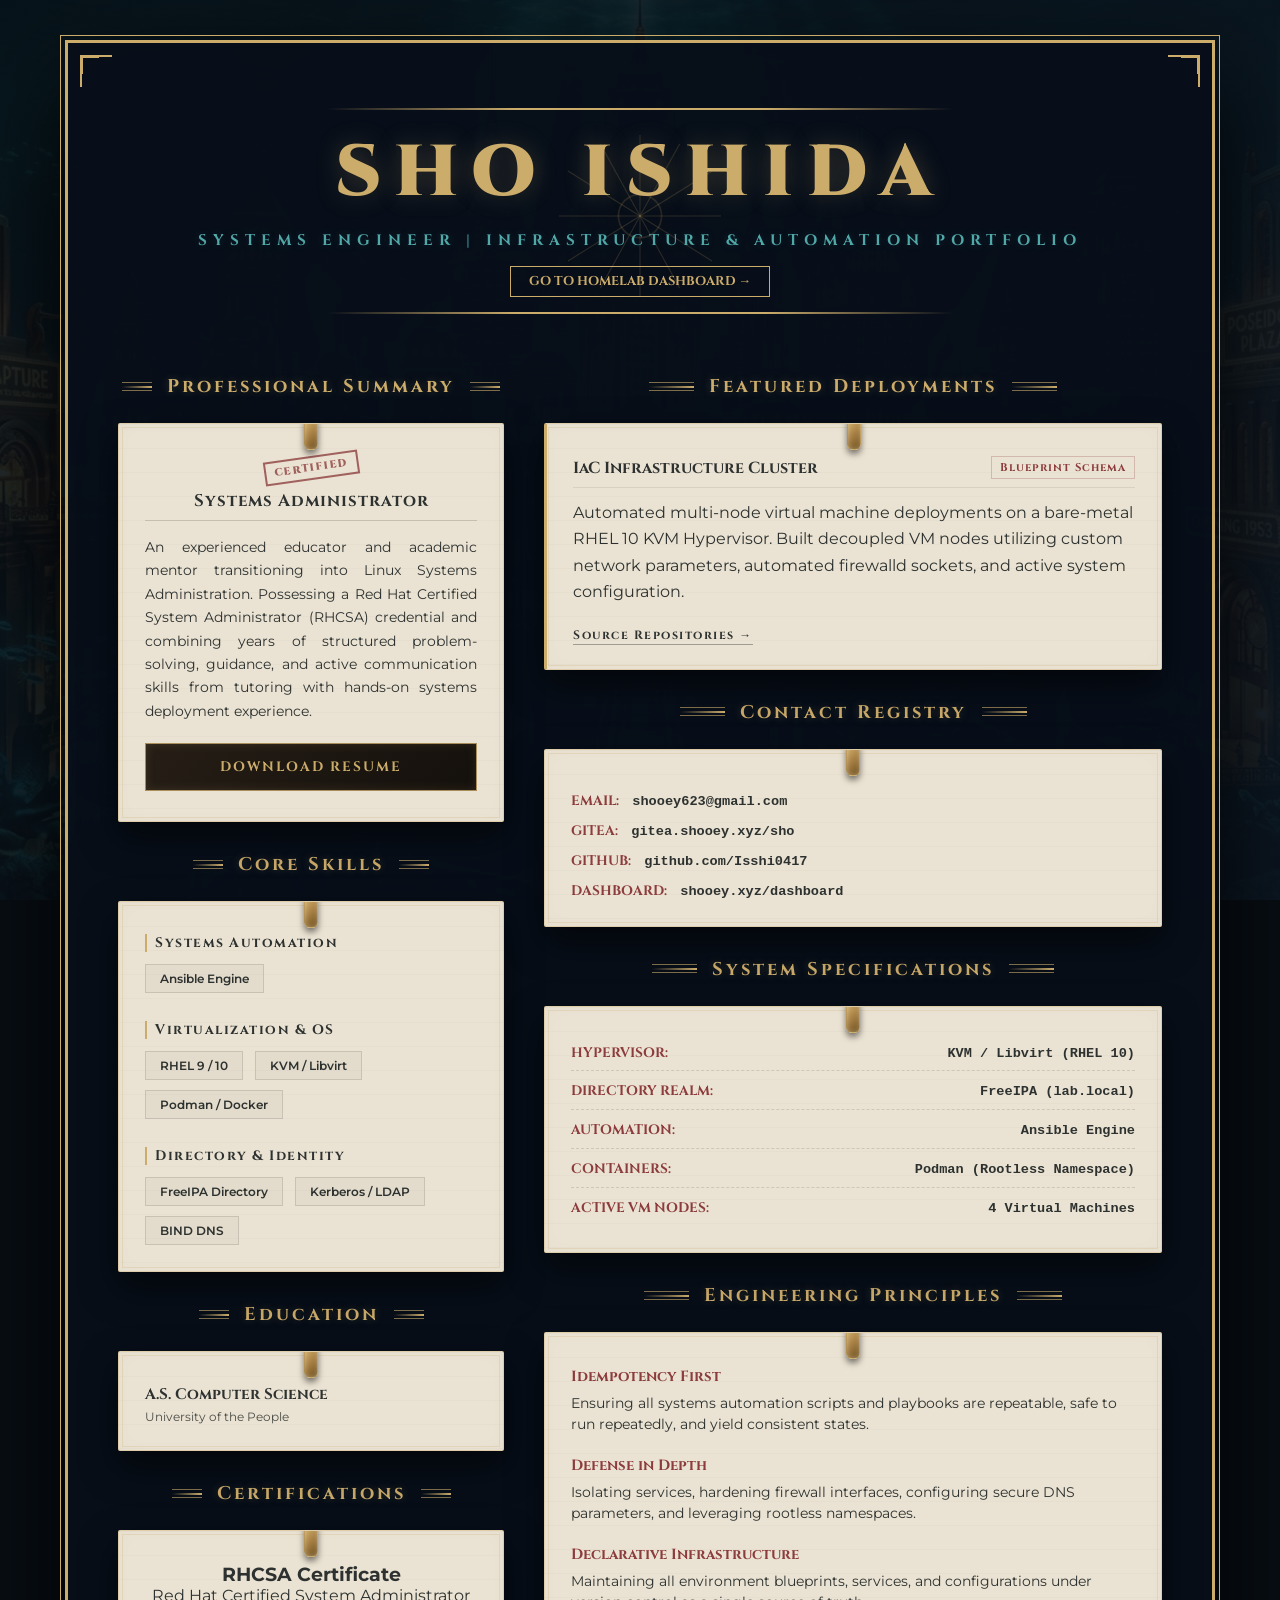
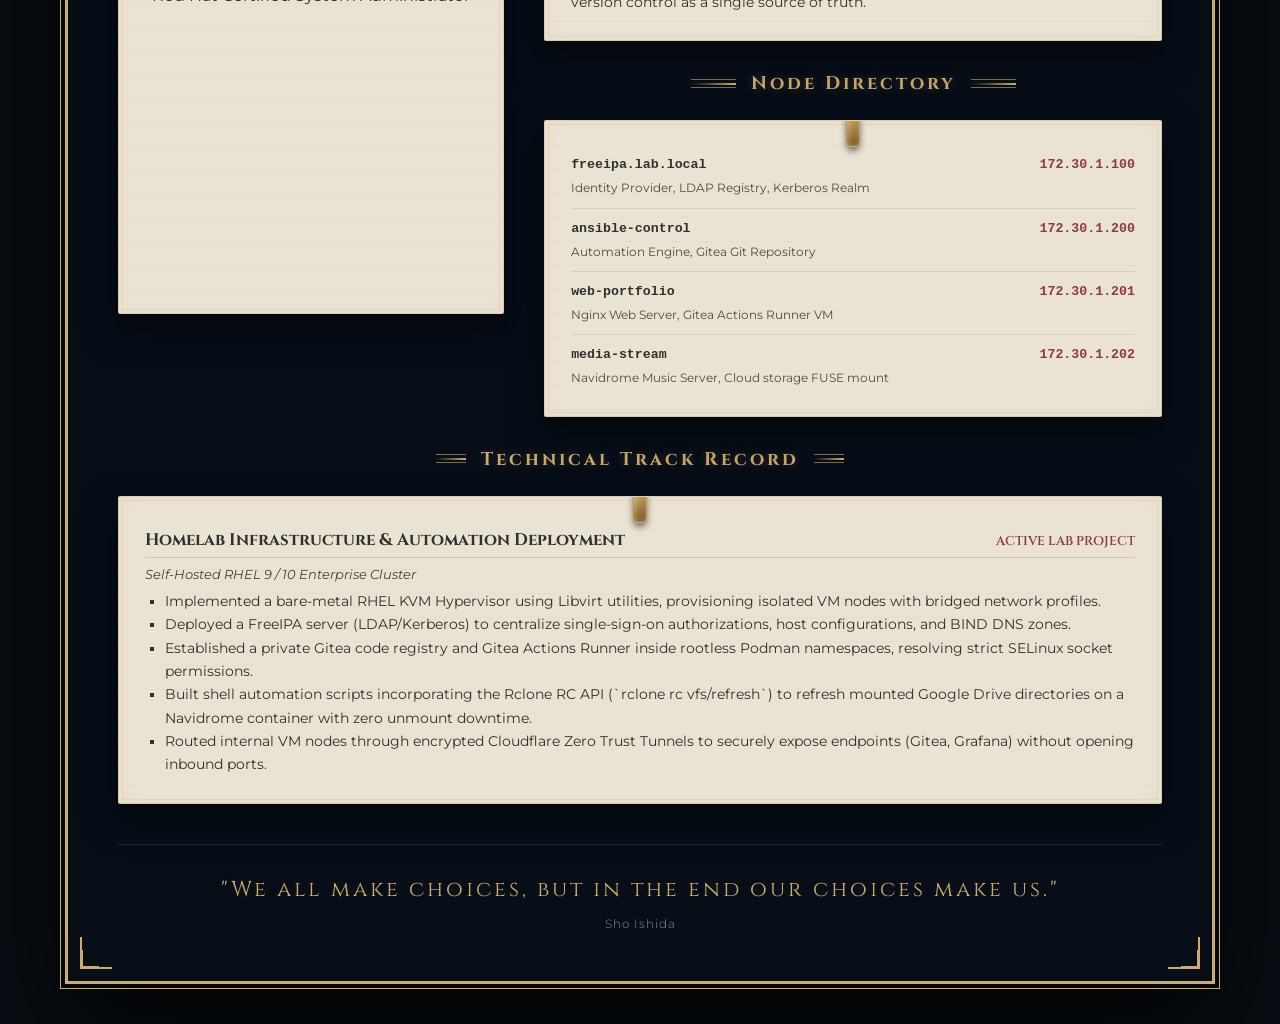
==== commit 202506ee: "Move files accordingly" ====
--- a/website/index.html
+++ b/website/index.html
@@ -35,6 +35,7 @@
       <div class="sunburst-logo"></div>
       <h1 id="portfolio-title">Sho Ishida</h1>
       <p class="subtitle">Systems Engineer | Infrastructure & Automation Portfolio</p>
+      <a href="/dashboard/" class="view-dashboard-btn" onmouseenter="this.style.backgroundColor='var(--gold-leaf)'; this.style.color='var(--ocean-dark)';" onmouseleave="this.style.backgroundColor='transparent'; this.style.color='var(--gold-leaf)';" style="display: inline-block; margin-top: 15px; font-family: 'Cinzel', serif; font-size: 0.8rem; font-weight: 700; color: var(--gold-leaf); text-decoration: none; border: 1px solid var(--gold-leaf); padding: 6px 18px; transition: all 0.3s ease; position: relative; z-index: 10;">GO TO HOMELAB DASHBOARD →</a>
       <div class="deco-divider-bottom"></div>
     </header>
 
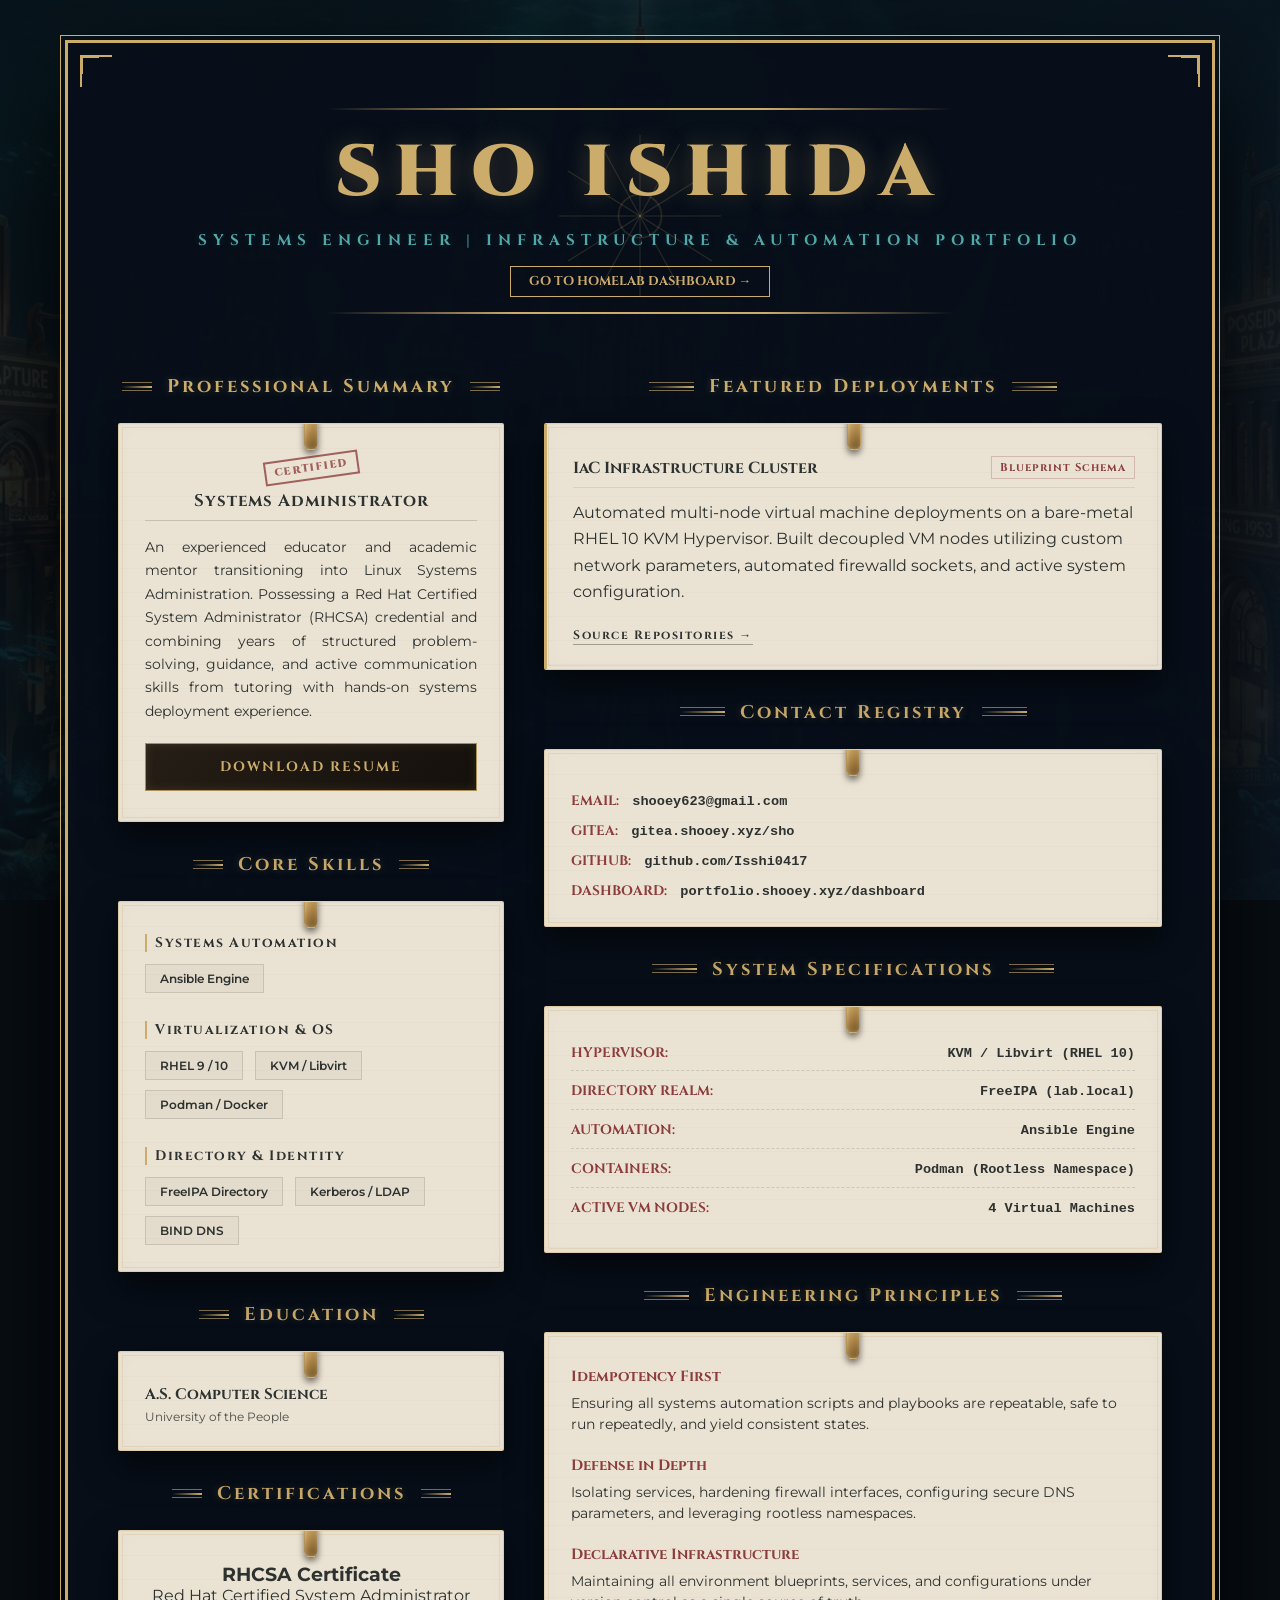
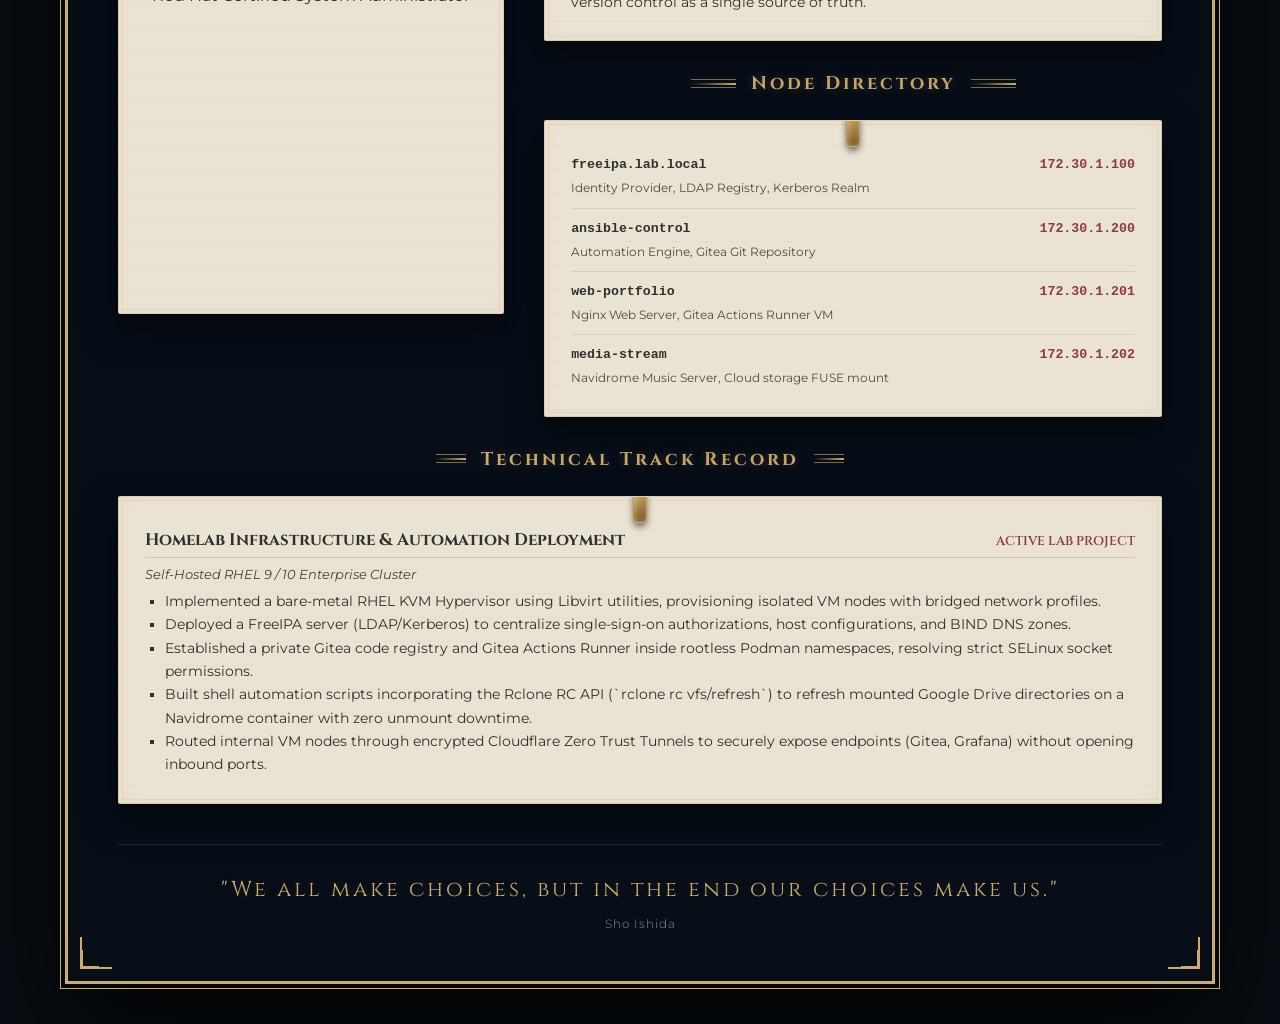
==== commit 0c5f2484: "Align dashboard label with portfolio.shooey.xyz subdomain" ====
--- a/website/index.html
+++ b/website/index.html
@@ -167,7 +167,7 @@
                 <span class="label">GITHUB:</span> github.com/Isshi0417
               </a>
               <a href="/dashboard/" target="_blank" class="contact-item">
-                <span class="label">DASHBOARD:</span> shooey.xyz/dashboard
+                <span class="label">DASHBOARD:</span> portfolio.shooey.xyz/dashboard
               </a>
             </div>
           </div>
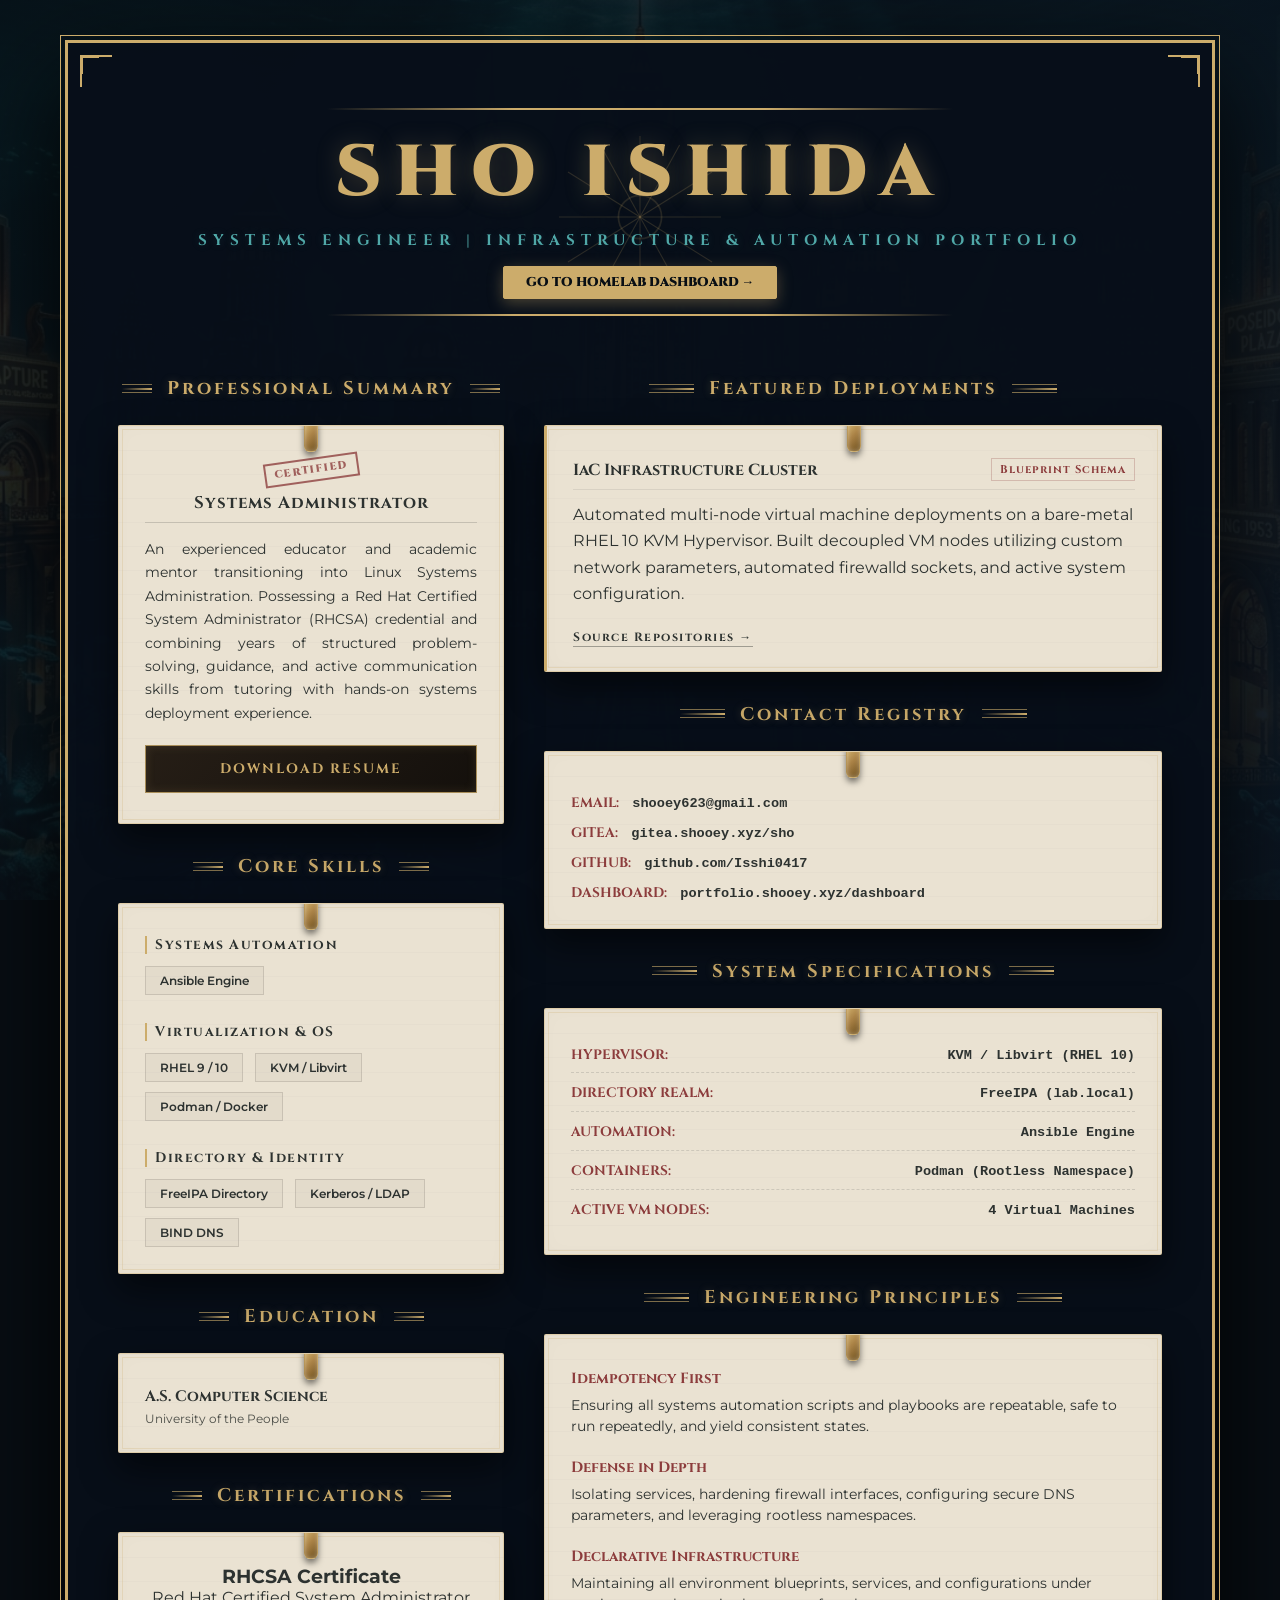
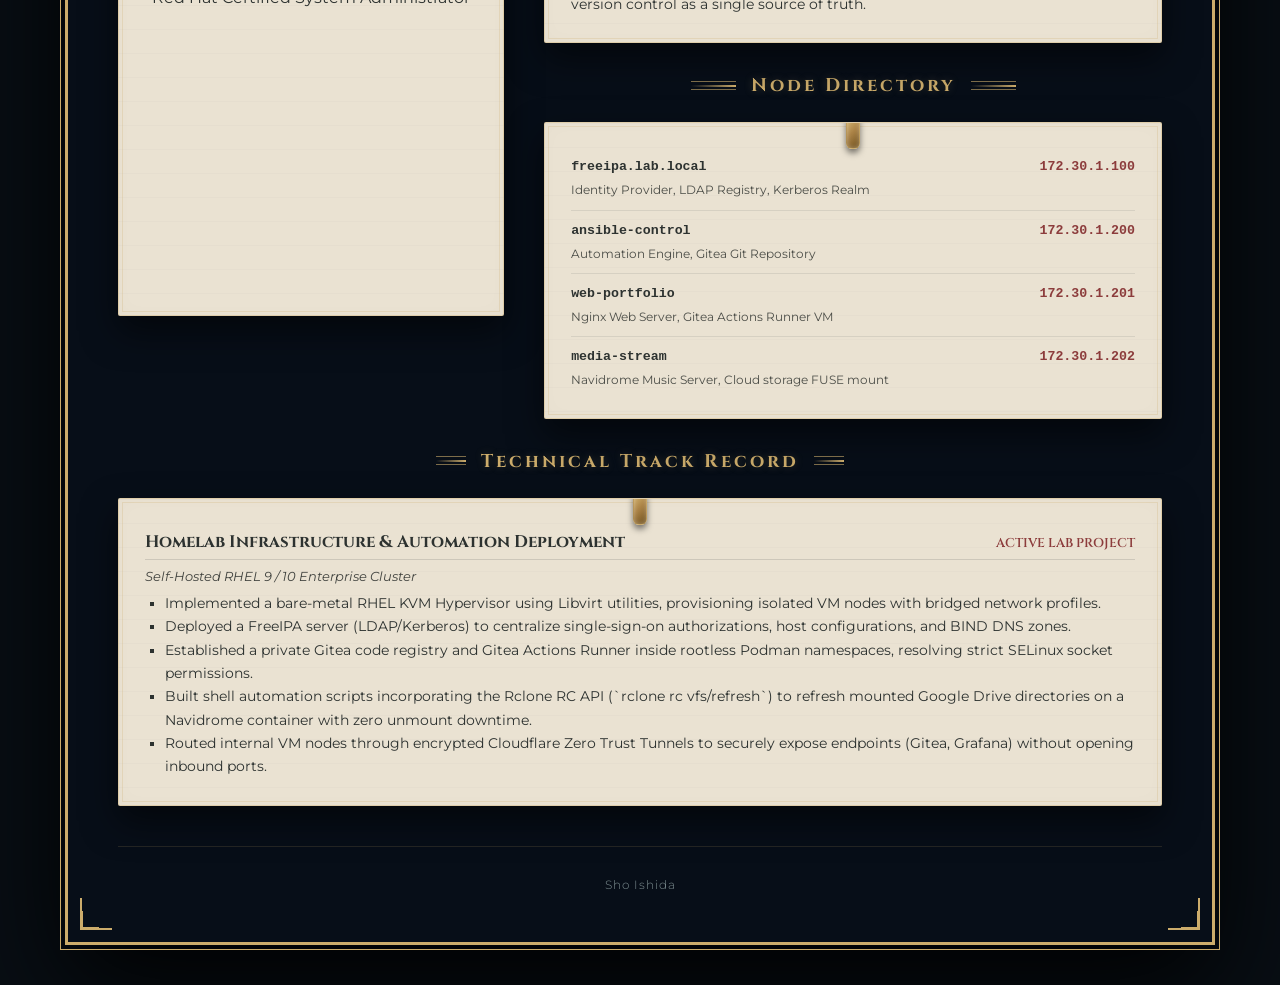
==== commit 557dec7e: "Increase dashboard button visibility and remove edgy footer quotes" ====
--- a/website/index.html
+++ b/website/index.html
@@ -35,7 +35,7 @@
       <div class="sunburst-logo"></div>
       <h1 id="portfolio-title">Sho Ishida</h1>
       <p class="subtitle">Systems Engineer | Infrastructure & Automation Portfolio</p>
-      <a href="/dashboard/" class="view-dashboard-btn" onmouseenter="this.style.backgroundColor='var(--gold-leaf)'; this.style.color='var(--ocean-dark)';" onmouseleave="this.style.backgroundColor='transparent'; this.style.color='var(--gold-leaf)';" style="display: inline-block; margin-top: 15px; font-family: 'Cinzel', serif; font-size: 0.8rem; font-weight: 700; color: var(--gold-leaf); text-decoration: none; border: 1px solid var(--gold-leaf); padding: 6px 18px; transition: all 0.3s ease; position: relative; z-index: 10;">GO TO HOMELAB DASHBOARD →</a>
+      <a href="/dashboard/" class="view-dashboard-btn" onmouseenter="this.style.backgroundColor='#fff'; this.style.borderColor='#fff'; this.style.boxShadow='0 6px 20px rgba(255, 255, 255, 0.45)';" onmouseleave="this.style.backgroundColor='var(--gold-leaf)'; this.style.borderColor='var(--gold-leaf)'; this.style.boxShadow='0 4px 15px rgba(204, 172, 107, 0.35)';" style="display: inline-block; margin-top: 15px; font-family: 'Cinzel', serif; font-size: 0.8rem; font-weight: 900; background-color: var(--gold-leaf); color: var(--ocean-dark); text-decoration: none; border: 1px solid var(--gold-leaf); padding: 7px 22px; transition: all 0.3s ease; position: relative; z-index: 10; box-shadow: 0 4px 15px rgba(204, 172, 107, 0.35); border-radius: 2px;">GO TO HOMELAB DASHBOARD →</a>
       <div class="deco-divider-bottom"></div>
     </header>
 
@@ -58,7 +58,7 @@
               An experienced educator and academic mentor transitioning into Linux Systems Administration. Possessing a Red Hat Certified System Administrator (RHCSA) credential and combining years of structured problem-solving, guidance, and active communication skills from tutoring with hands-on systems deployment experience.
             </p>
             <!-- Custom Styled Download Resume Button -->
-            <a href="resume.pdf" download class="download-btn">
+            <a href="Sho_Ishida_Resume.pdf" download="Sho_Ishida_Resume.pdf" class="download-btn">
               <span>Download Resume</span>
             </a>
           </div>
@@ -291,9 +291,8 @@
       </div>
     </section>
 
-    <!-- Footer Andrew Ryan Quote -->
+    <!-- Footer -->
     <footer class="main-footer">
-      <p class="ryan-quote">"We all make choices, but in the end our choices make us."</p>
       <p class="footer-sub">Sho Ishida</p>
     </footer>
 
